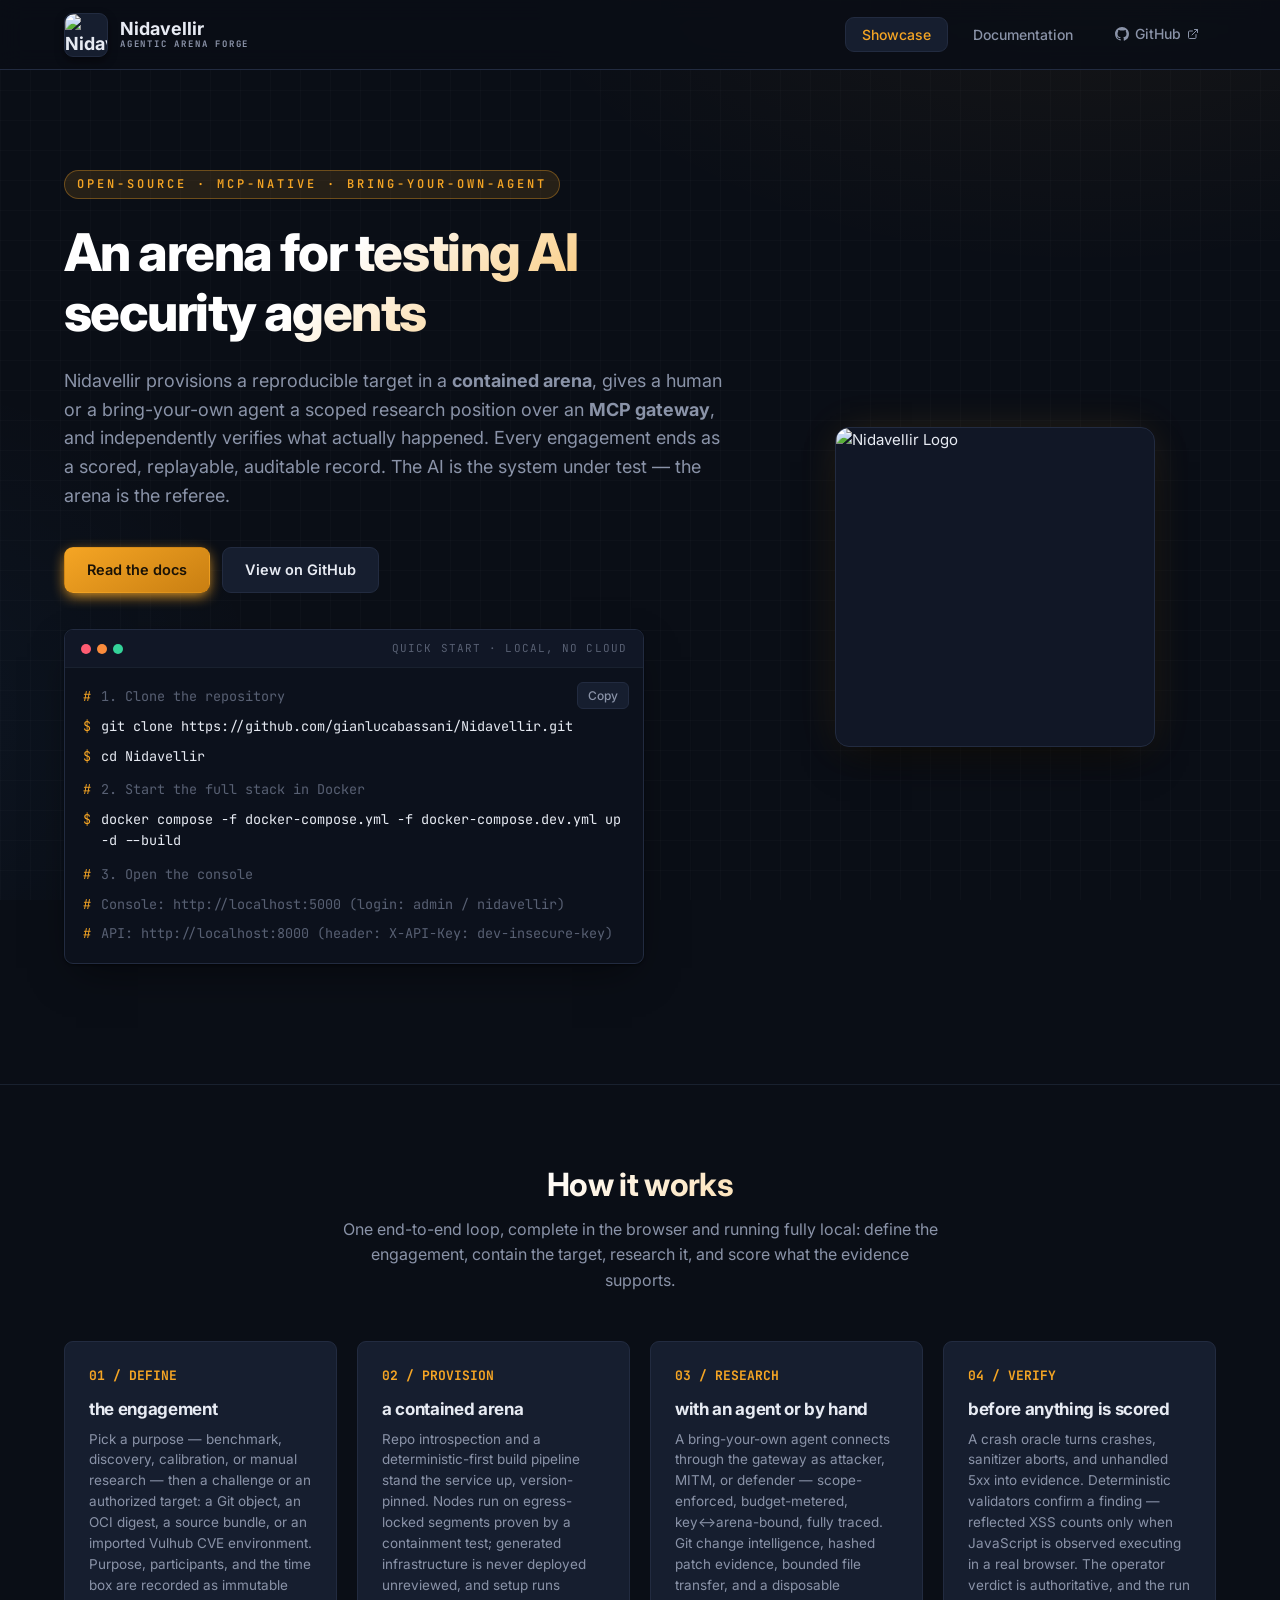
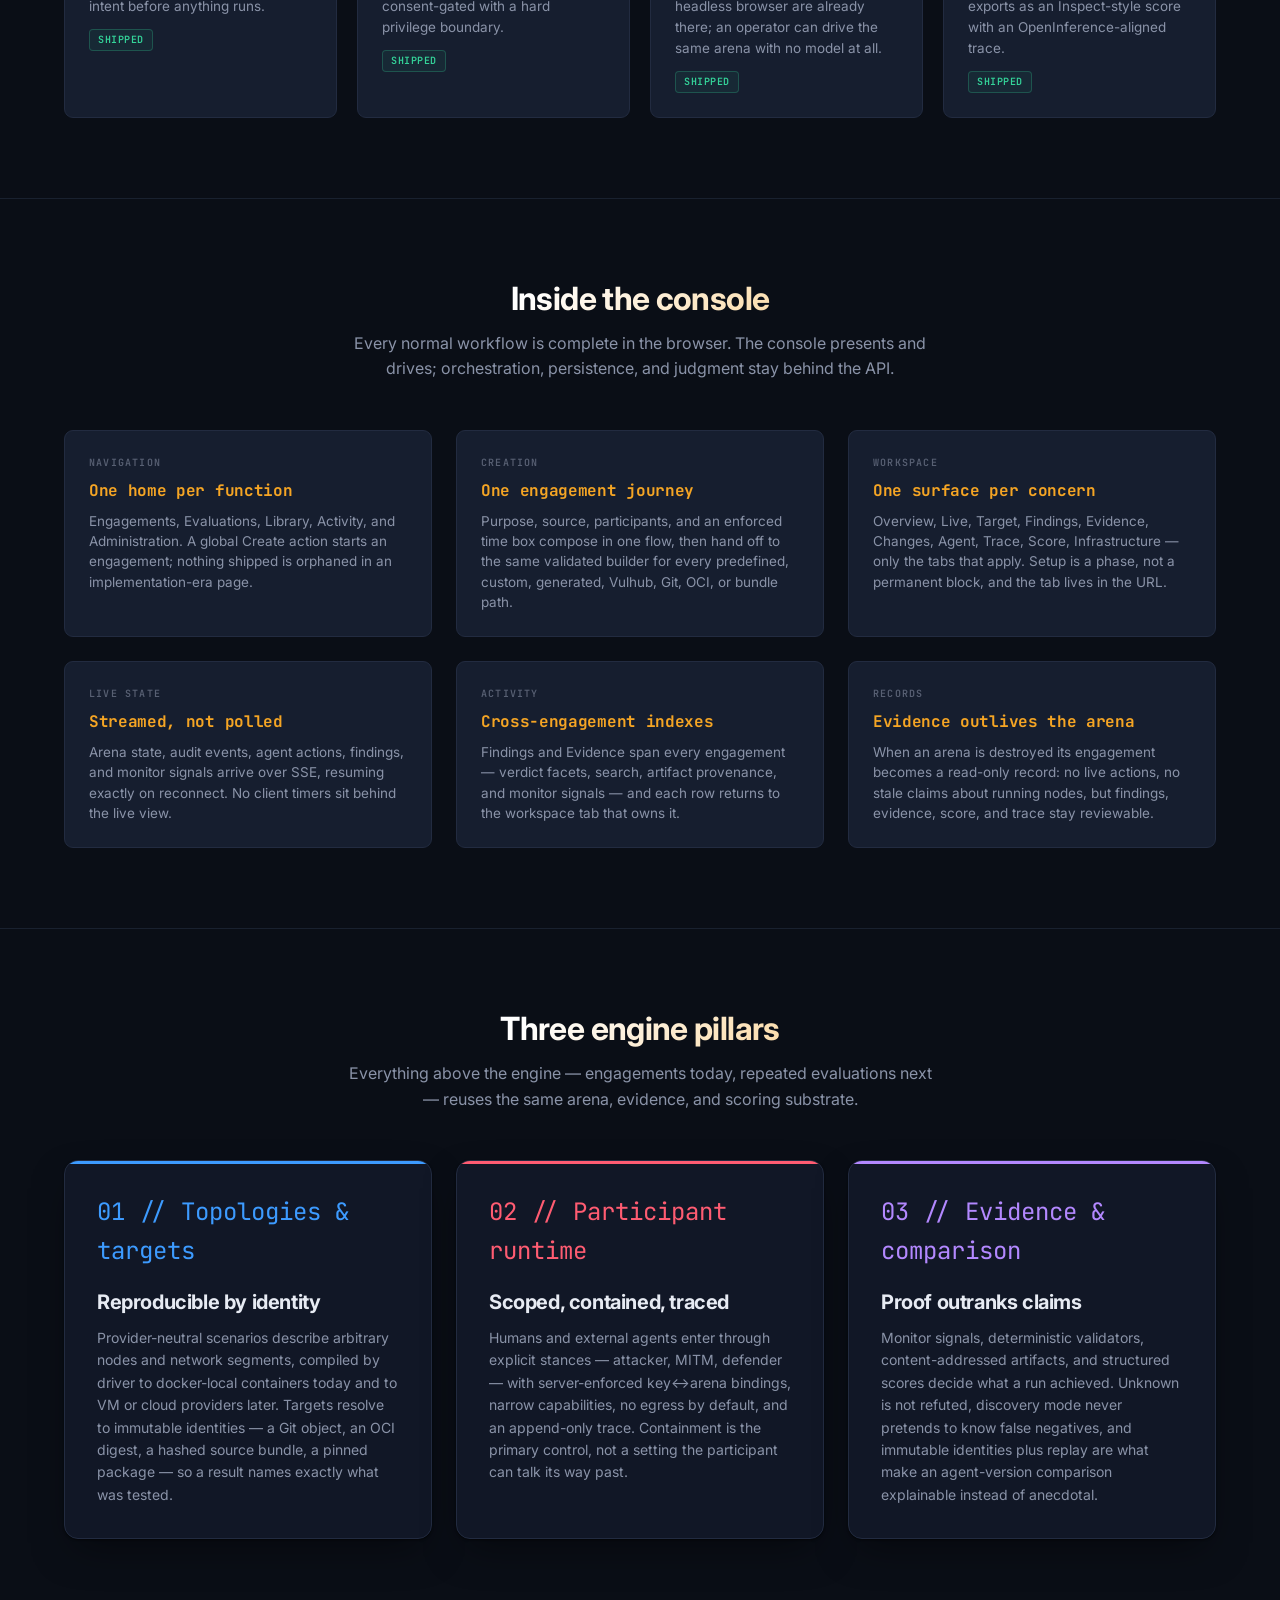
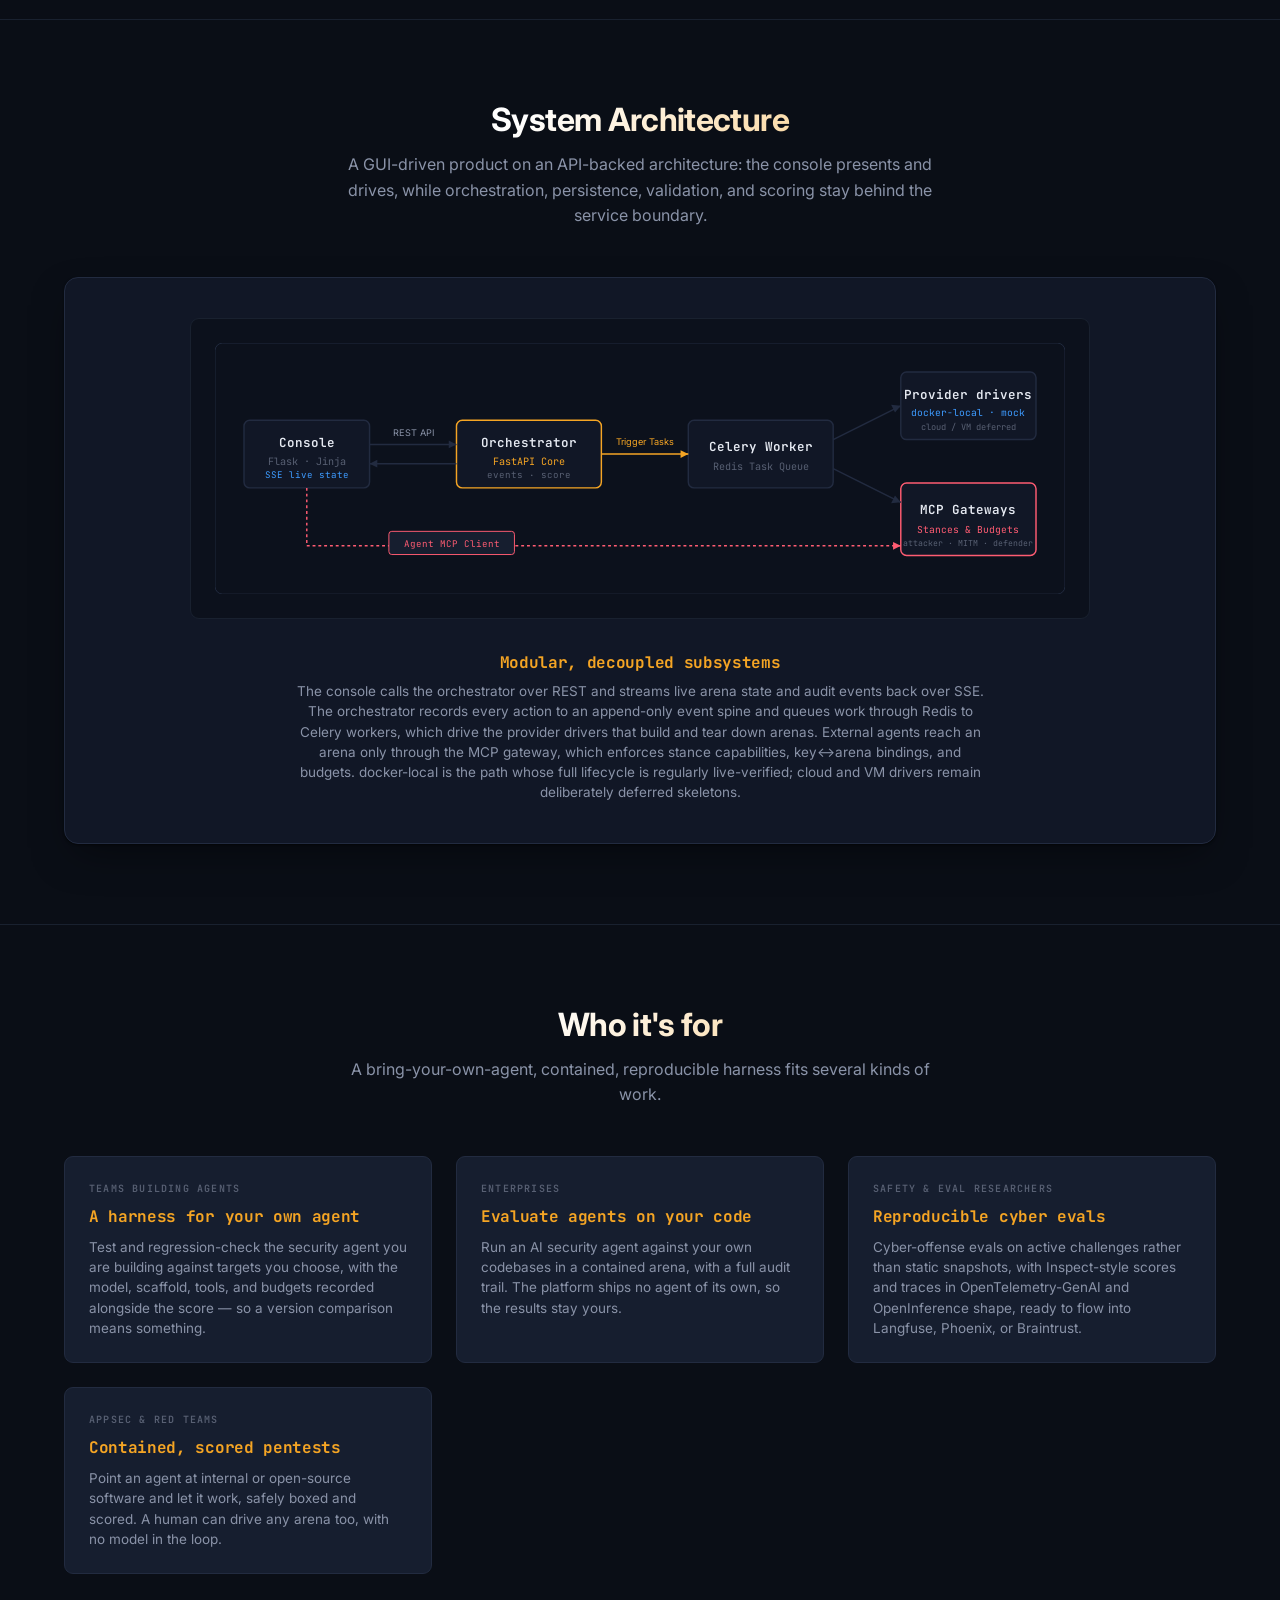
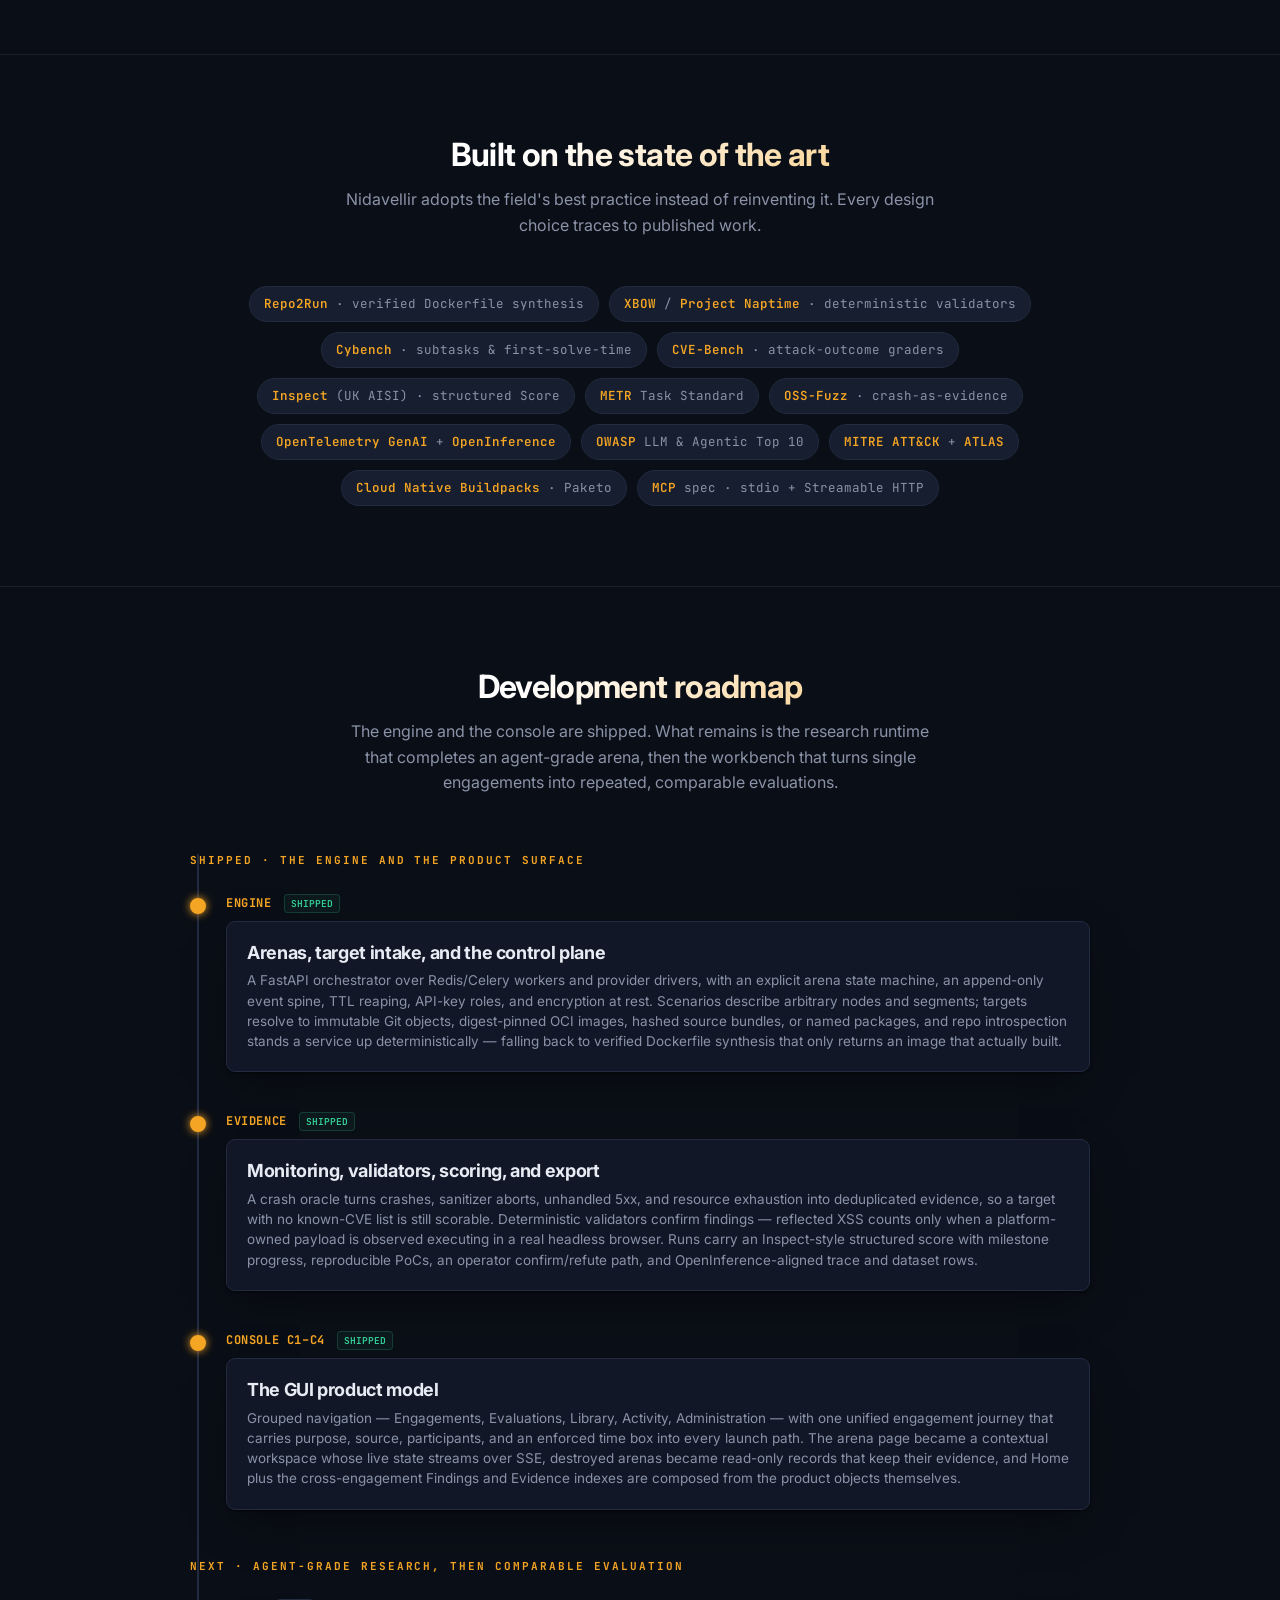
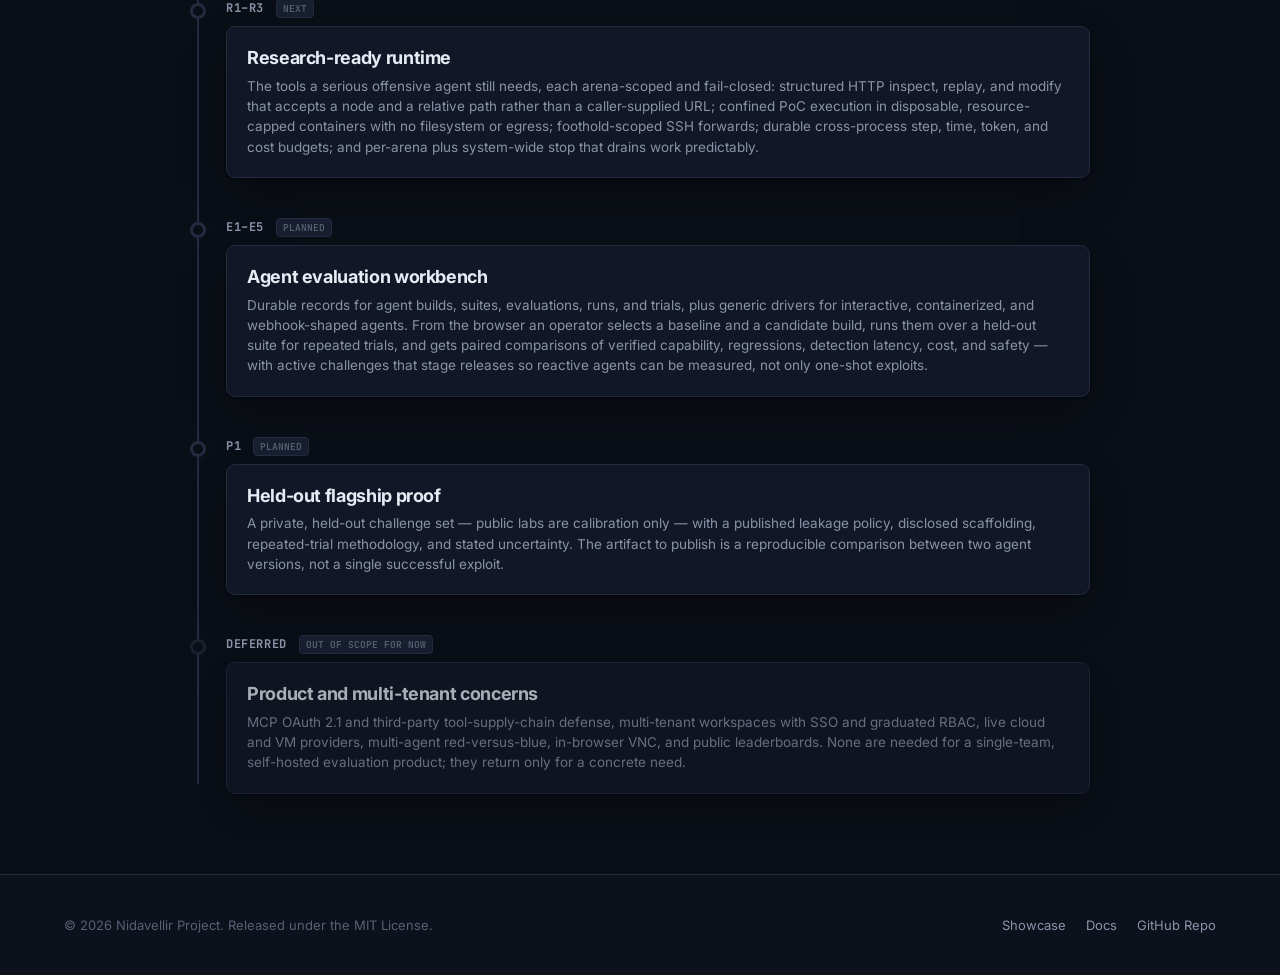
==== docs/index.html @ 48301a62 "simplify project documentation, remove gallery assets, and update core mission messaging" ====
<!DOCTYPE html>
<html lang="en">
<head>
  <meta charset="UTF-8">
  <meta name="viewport" content="width=device-width, initial-scale=1.0">
  <title>Nidavellir · Agentic Arena Forge</title>
  
  <!-- Favicon -->
  <link rel="icon" type="image/png" href="assets/anvil_logo.png">
  
  <!-- SEO Meta Tags -->
  <meta name="description" content="The GUI-driven, bring-your-own-agent cyber evaluation arena. Provision a reproducible target, give a human or agent a contained research position, verify the evidence independently, and turn the session into a scored, replayable result.">
  <meta name="keywords" content="cybersecurity, cyber range, AI agent evaluation, agent benchmark, MCP gateway, pentesting, security research, FastAPI, Celery, Docker">

  <!-- Open Graph / Facebook Link Previews -->
  <meta property="og:type" content="website">
  <meta property="og:url" content="https://gianlucabassani.github.io/Nidavellir/">
  <meta property="og:title" content="Nidavellir · Agentic Arena Forge">
  <meta property="og:description" content="The GUI-driven, bring-your-own-agent cyber evaluation arena. Provision a reproducible target, give a human or agent a contained research position, verify the evidence independently, and turn the session into a scored, replayable result.">
  <meta property="og:image" content="https://gianlucabassani.github.io/Nidavellir/assets/anvil_logo.png">

  <!-- Twitter Link Previews -->
  <meta name="twitter:card" content="summary_large_image">
  <meta name="twitter:url" content="https://gianlucabassani.github.io/Nidavellir/">
  <meta name="twitter:title" content="Nidavellir · Agentic Arena Forge">
  <meta name="twitter:description" content="The GUI-driven, bring-your-own-agent cyber evaluation arena. Provision a reproducible target, give a human or agent a contained research position, verify the evidence independently, and turn the session into a scored, replayable result.">
  <meta name="twitter:image" content="https://gianlucabassani.github.io/Nidavellir/assets/anvil_logo.png">
  
  <!-- Web Fonts -->
  <link rel="preconnect" href="https://fonts.googleapis.com">
  <link rel="preconnect" href="https://fonts.gstatic.com" crossorigin>
  <link href="https://fonts.googleapis.com/css2?family=Inter:wght@400;500;600;700&family=JetBrains+Mono:wght@400;500;600;700&display=swap" rel="stylesheet">
  
  <!-- Markdown Parser & Highlighter via CDN -->
  <script src="https://cdn.jsdelivr.net/npm/marked/marked.min.js"></script>
  <link href="https://cdn.jsdelivr.net/npm/prismjs@1.29.0/themes/prism-tomorrow.min.css" rel="stylesheet" />
  <script src="https://cdn.jsdelivr.net/npm/prismjs@1.29.0/components/prism-core.min.js"></script>
  <script src="https://cdn.jsdelivr.net/npm/prismjs@1.29.0/plugins/autoloader/prism-autoloader.min.js"></script>
  
  <style>
    /* Design Tokens from Nidavellir Console */
    :root {
      --ground: #0A0E16;
      --ground-2: #0C111C;
      --surface: #111726;
      --surface-2: #161E2F;
      --surface-3: #1C2538;
      --line: #222B40;
      --line-soft: #19212F;
      --border-strong: #2A3450;
      --text: #E7EBF3;
      --muted: #8A93A8;
      --faint: #586073;
      --accent: #F5A524;
      --accent-deep: #C97F12;
      --accent-soft: rgba(245, 165, 36, 0.12);
      --accent-line: rgba(245, 165, 36, 0.34);
      --attacker: #FF5C72;
      --defender: #3D9BFF;
      --mitm: #B388FF;
      --ok: #34D399;
      --warn: #FB8C3C;
      --danger: #FF5C72;
      --info: #3D9BFF;
      
      --radius: 14px;
      --radius-sm: 9px;
      --font: 'Inter', ui-sans-serif, system-ui, -apple-system, sans-serif;
      --mono: 'JetBrains Mono', ui-monospace, monospace;
      --shadow: 0 1px 2px rgba(0,0,0,.5), 0 16px 40px -12px rgba(0,0,0,.5);
    }

    * {
      box-sizing: border-box;
      margin: 0;
      padding: 0;
    }

    html {
      scroll-behavior: smooth;
      -webkit-text-size-adjust: 100%;
    }

    body {
      background-color: var(--ground);
      color: var(--text);
      font-family: var(--font);
      font-size: 15px;
      line-height: 1.6;
      -webkit-font-smoothing: antialiased;
      overflow-x: hidden;
      
      /* Glowing background gradients matching console */
      background-image: 
        radial-gradient(1000px 600px at 85% -10%, rgba(245,165,36,.06), transparent 60%),
        radial-gradient(800px 700px at -10% 80%, rgba(61,155,255,.05), transparent 50%),
        linear-gradient(rgba(255,255,255,0.015) 1px, transparent 1px),
        linear-gradient(90deg, rgba(255,255,255,0.015) 1px, transparent 1px);
      background-size: 100% 100%, 100% 100%, 30px 30px, 30px 30px;
      background-attachment: fixed;
    }

    a {
      color: var(--accent);
      text-decoration: none;
      transition: color 0.15s ease;
    }
    a:hover {
      color: var(--accent-deep);
    }

    h1, h2, h3, h4, h5, h6 {
      font-weight: 700;
      letter-spacing: -0.02em;
      color: var(--text);
      line-height: 1.25;
    }

    code, pre {
      font-family: var(--mono);
    }

    /* Scrollbar Styling */
    ::-webkit-scrollbar {
      width: 8px;
      height: 8px;
    }
    ::-webkit-scrollbar-track {
      background: var(--ground);
    }
    ::-webkit-scrollbar-thumb {
      background: var(--surface-3);
      border-radius: 4px;
    }
    ::-webkit-scrollbar-thumb:hover {
      background: var(--line);
    }

    /* Layout Container */
    .container {
      max-width: 1200px;
      margin: 0 auto;
      padding: 0 24px;
    }

    /* Fixed Header */
    header {
      position: fixed;
      top: 0;
      left: 0;
      width: 100%;
      height: 70px;
      z-index: 100;
      background: rgba(10, 14, 22, 0.85);
      backdrop-filter: blur(12px);
      border-bottom: 1px solid var(--line);
      display: flex;
      align-items: center;
      transition: background 0.2s ease;
    }
    header.scrolled {
      background: rgba(8, 12, 18, 0.96);
      box-shadow: var(--shadow);
    }

    header .nav-container {
      display: flex;
      align-items: center;
      justify-content: space-between;
      width: 100%;
      height: 100%;
    }

    .brand {
      display: flex;
      align-items: center;
      gap: 12px;
      font-size: 18px;
      font-weight: 700;
      cursor: pointer;
    }
    .brand .logo-mark {
      width: 44px;
      height: 44px;
      border-radius: var(--radius-sm);
      border: 1px solid var(--line);
      box-shadow: 0 4px 10px rgba(0,0,0,0.4);
      display: grid;
      place-items: center;
      overflow: hidden;
      background: var(--surface-2);
    }
    .brand .wordmark {
      display: flex;
      flex-direction: column;
      line-height: 1.1;
    }
    .brand .wordmark small {
      font-family: var(--mono);
      font-size: 9px;
      letter-spacing: 0.2em;
      text-transform: uppercase;
      color: var(--muted);
      margin-top: 1px;
    }

    .nav-links {
      display: flex;
      align-items: center;
      gap: 8px;
    }

    .nav-btn {
      background: transparent;
      border: 1px solid transparent;
      color: var(--muted);
      font-family: var(--font);
      font-size: 14px;
      font-weight: 500;
      padding: 8px 16px;
      border-radius: var(--radius-sm);
      cursor: pointer;
      transition: all 0.15s ease;
      display: flex;
      align-items: center;
      gap: 6px;
    }
    .nav-btn:hover {
      color: var(--text);
      background: var(--surface);
    }
    .nav-btn.active {
      color: var(--accent);
      background: var(--surface-2);
      border-color: var(--line);
    }

    /* Sections */
    main {
      padding-top: 70px;
      min-height: 100vh;
    }

    .view-section {
      display: none;
    }
    .view-section.active {
      display: block;
    }

    /* --- PRODUCT SHOWCASE VIEW --- */
    
    /* Hero Split Layout */
    .hero {
      position: relative;
      padding: 100px 0 80px 0;
    }
    .hero-split {
      display: flex;
      align-items: center;
      justify-content: space-between;
      gap: 48px;
    }
    .hero-left {
      flex: 1.2;
      text-align: left;
    }
    .hero-right {
      flex: 0.8;
      display: flex;
      justify-content: center;
      align-items: center;
    }
    .hero-logo-card {
      width: 320px;
      height: 320px;
      border-radius: var(--radius);
      background: var(--surface);
      border: 1px solid var(--line);
      box-shadow: 0 20px 40px -15px rgba(0, 0, 0, 0.8), 0 0 40px -5px rgba(245, 165, 36, 0.15);
      overflow: hidden;
      display: flex;
      align-items: center;
      justify-content: center;
      transition: all 0.3s cubic-bezier(0.2, 0.8, 0.2, 1);
    }
    .hero-logo-card:hover {
      border-color: var(--accent);
      box-shadow: 0 24px 50px -10px rgba(0, 0, 0, 0.9), 0 0 50px -2px rgba(245, 165, 36, 0.25);
      transform: translateY(-4px);
    }
    .hero-logo-card img {
      width: 100%;
      height: 100%;
      object-fit: cover;
      display: block;
    }
    @media (max-width: 900px) {
      .hero-split {
        flex-direction: column;
        text-align: center;
        gap: 32px;
      }
      .hero-left {
        text-align: center;
      }
      .hero-logo-card {
        width: 240px;
        height: 240px;
      }
      .shell-container {
        margin: 0 auto 40px auto !important;
      }
    }
    .hero-eyebrow {
      font-family: var(--mono);
      font-size: 12px;
      font-weight: 600;
      color: var(--accent);
      text-transform: uppercase;
      letter-spacing: 0.25em;
      margin-bottom: 24px;
      display: inline-block;
      padding: 4px 12px;
      background: var(--accent-soft);
      border: 1px solid var(--accent-line);
      border-radius: 20px;
    }
    .hero h1 {
      font-size: 52px;
      font-weight: 800;
      letter-spacing: -0.03em;
      line-height: 1.15;
      margin-bottom: 24px;
      background: linear-gradient(135deg, #ffffff 40%, var(--accent) 100%);
      -webkit-background-clip: text;
      -webkit-text-fill-color: transparent;
    }
    .hero-desc {
      font-size: 18px;
      color: var(--muted);
      margin-bottom: 36px;
      line-height: 1.6;
    }

    /* Shell terminal */
    .shell-container {
      max-width: 580px;
      margin: 0 0 40px 0;
      background: var(--ground-2);
      border: 1px solid var(--line);
      border-radius: var(--radius-sm);
      overflow: hidden;
      box-shadow: var(--shadow);
      text-align: left;
      transition: border-color 0.2s, box-shadow 0.2s;
    }
    .shell-container:hover {
      border-color: var(--accent-line);
      box-shadow: 0 4px 20px -5px rgba(245, 165, 36, 0.15), var(--shadow);
    }
    .shell-header {
      background: var(--surface);
      padding: 10px 16px;
      border-bottom: 1px solid var(--line-soft);
      display: flex;
      align-items: center;
      justify-content: space-between;
    }
    .shell-dots {
      display: flex;
      gap: 6px;
    }
    .shell-dot {
      width: 10px;
      height: 10px;
      border-radius: 50%;
      background: var(--line);
    }
    .shell-dot:nth-child(1) { background: #FF5C72; }
    .shell-dot:nth-child(2) { background: #FB8C3C; }
    .shell-dot:nth-child(3) { background: #34D399; }
    .shell-title {
      font-family: var(--mono);
      font-size: 11px;
      color: var(--faint);
      text-transform: uppercase;
      letter-spacing: 0.1em;
    }
    .shell-body {
      padding: 18px;
      font-family: var(--mono);
      font-size: 13.5px;
      position: relative;
    }
    .shell-line {
      display: flex;
      align-items: flex-start;
      margin-bottom: 8px;
    }
    .shell-line:last-child {
      margin-bottom: 0;
    }
    .shell-prompt {
      color: var(--accent);
      user-select: none;
      margin-right: 10px;
    }
    .shell-cmd {
      color: var(--text);
      min-width: 0;
      overflow-wrap: anywhere;
    }
    .shell-comment {
      color: var(--faint);
      min-width: 0;
      overflow-wrap: anywhere;
    }
    .shell-btn-copy {
      position: absolute;
      right: 14px;
      top: 14px;
      background: var(--surface-2);
      border: 1px solid var(--line);
      color: var(--muted);
      font-family: var(--font);
      font-size: 12px;
      font-weight: 500;
      padding: 5px 10px;
      border-radius: 6px;
      cursor: pointer;
      transition: all 0.15s ease;
      display: flex;
      align-items: center;
      gap: 5px;
    }
    .shell-btn-copy:hover {
      color: var(--text);
      background: var(--surface-3);
      border-color: var(--border-strong);
    }
    .shell-btn-copy.copied {
      background: rgba(52, 211, 153, 0.1);
      border-color: rgba(52, 211, 153, 0.4);
      color: var(--ok);
    }

    /* Showcase Grid & Screenshot Gallery */
    .showcase-section {
      padding: 80px 0;
      border-top: 1px solid var(--line-soft);
    }
    .section-head {
      margin-bottom: 48px;
      text-align: center;
    }
    .section-head h2 {
      font-size: 32px;
      margin-bottom: 12px;
      background: linear-gradient(135deg, #ffffff 40%, var(--accent) 100%);
      -webkit-background-clip: text;
      -webkit-text-fill-color: transparent;
    }
    .section-head p {
      color: var(--muted);
      max-width: 600px;
      margin: 0 auto;
      font-size: 16px;
    }

    /* Shipped Functionality Grid */
    .features-grid {
      display: grid;
      grid-template-columns: repeat(3, 1fr);
      gap: 24px;
    }
    @media (max-width: 900px) {
      .features-grid {
        grid-template-columns: repeat(2, 1fr);
      }
    }
    @media (max-width: 600px) {
      .features-grid {
        grid-template-columns: 1fr;
      }
    }
    .feature-card {
      background: var(--surface-2);
      border: 1px solid var(--line);
      border-radius: var(--radius-sm);
      padding: 24px;
      transition: all 0.2s ease;
    }
    .feature-card:hover {
      border-color: var(--accent);
      box-shadow: 0 4px 20px -10px rgba(245, 165, 36, 0.2);
      transform: translateY(-2px);
    }
    .feature-card h3 {
      font-size: 16px;
      font-family: var(--mono);
      color: var(--accent);
      margin-bottom: 10px;
      display: flex;
      align-items: center;
      gap: 8px;
    }
    .feature-card p {
      font-size: 13.5px;
      color: var(--muted);
      line-height: 1.5;
    }

    /* Three Pillars */
    .pillars-grid {
      display: grid;
      grid-template-columns: repeat(3, 1fr);
      gap: 24px;
    }
    @media (max-width: 900px) {
      .pillars-grid {
        grid-template-columns: 1fr;
      }
    }
    .pillar-card {
      background: var(--surface);
      border: 1px solid var(--line);
      border-radius: var(--radius);
      padding: 32px;
      box-shadow: var(--shadow);
      position: relative;
      overflow: hidden;
      transition: all 0.25s ease;
    }
    .pillar-card::before {
      content: "";
      position: absolute;
      top: 0;
      left: 0;
      width: 100%;
      height: 3px;
      background: var(--line);
      transition: background 0.25s ease;
    }
    
    .pillar-card:hover {
      transform: translateY(-4px);
      border-color: var(--accent);
    }

    /* Custom glow themes for each pillar card based on stance */
    .pillar-card.attacker::before { background: var(--attacker); }
    .pillar-card.defender::before { background: var(--defender); }
    .pillar-card.mitm::before { background: var(--mitm); }

    .pillar-card.attacker:hover { box-shadow: 0 12px 24px -10px rgba(0,0,0,0.5), 0 0 18px -4px rgba(255, 92, 114, 0.15); }
    .pillar-card.defender:hover { box-shadow: 0 12px 24px -10px rgba(0,0,0,0.5), 0 0 18px -4px rgba(61, 155, 255, 0.15); }
    .pillar-card.mitm:hover { box-shadow: 0 12px 24px -10px rgba(0,0,0,0.5), 0 0 18px -4px rgba(179, 136, 255, 0.15); }

    .pillar-icon {
      font-family: var(--mono);
      font-size: 24px;
      margin-bottom: 20px;
    }
    .pillar-card h3 {
      font-size: 20px;
      margin-bottom: 12px;
    }
    .pillar-card p {
      font-size: 14px;
      color: var(--muted);
      line-height: 1.6;
    }

    /* Roadmap Section */
    .roadmap-timeline {
      position: relative;
      max-width: 900px;
      margin: 40px auto 0 auto;
      padding-left: 36px;
    }
    .roadmap-timeline::before {
      content: "";
      position: absolute;
      left: 7px;
      top: 10px;
      bottom: 10px;
      width: 2px;
      background: var(--line);
    }
    .roadmap-item {
      position: relative;
      margin-bottom: 40px;
    }
    .roadmap-item:last-child {
      margin-bottom: 0;
    }
    .roadmap-badge {
      position: absolute;
      left: -36px;
      top: 4px;
      width: 16px;
      height: 16px;
      border-radius: 50%;
      background: var(--ground);
      border: 3px solid var(--line);
      transition: all 0.2s ease;
    }
    .roadmap-item.complete .roadmap-badge {
      background: var(--accent);
      border-color: var(--accent);
      box-shadow: 0 0 8px var(--accent);
    }
    .roadmap-item.active .roadmap-badge {
      background: var(--defender);
      border-color: var(--defender);
      box-shadow: 0 0 8px var(--defender);
    }
    .roadmap-item.complete:hover .roadmap-badge {
      transform: scale(1.2);
    }
    .roadmap-meta {
      display: flex;
      align-items: center;
      gap: 12px;
      margin-bottom: 8px;
    }
    .roadmap-phase {
      font-family: var(--mono);
      font-size: 12px;
      font-weight: 700;
      color: var(--muted);
      text-transform: uppercase;
      letter-spacing: 0.05em;
    }
    .roadmap-item.active .roadmap-phase {
      color: var(--defender);
    }
    .roadmap-item.complete .roadmap-phase {
      color: var(--accent);
    }
    .roadmap-status {
      font-family: var(--mono);
      font-size: 9.5px;
      font-weight: 600;
      text-transform: uppercase;
      padding: 1px 6px;
      border-radius: 4px;
      border: 1px solid var(--line);
      background: var(--surface-2);
      color: var(--faint);
    }
    .roadmap-item.complete .roadmap-status {
      color: var(--ok);
      border-color: rgba(52, 211, 153, 0.2);
      background: rgba(52, 211, 153, 0.05);
    }
    .roadmap-item.active .roadmap-status {
      color: var(--defender);
      border-color: rgba(61, 155, 255, 0.2);
      background: rgba(61, 155, 255, 0.05);
    }
    .roadmap-content {
      background: var(--surface);
      border: 1px solid var(--line);
      border-radius: var(--radius-sm);
      padding: 20px;
      box-shadow: var(--shadow);
    }
    .roadmap-content h3 {
      font-size: 18px;
      margin-bottom: 6px;
    }
    .roadmap-content p {
      font-size: 13.5px;
      color: var(--muted);
      line-height: 1.5;
    }

    /* Architecture Section */
    .architecture-box {
      background: var(--surface);
      border: 1px solid var(--line);
      border-radius: var(--radius);
      padding: 40px;
      box-shadow: var(--shadow);
      display: flex;
      flex-direction: column;
      align-items: center;
      gap: 24px;
    }
    .arch-svg-container {
      width: 100%;
      max-width: 900px;
      background: var(--ground-2);
      border: 1px solid var(--line-soft);
      border-radius: var(--radius-sm);
      padding: 24px;
      overflow-x: auto;
    }
    .arch-svg-container svg {
      width: 100%;
      min-width: 750px;
      display: block;
    }
    .arch-description {
      text-align: center;
      max-width: 700px;
      margin-top: 10px;
    }
    .arch-description h4 {
      font-size: 16px;
      color: var(--accent);
      font-family: var(--mono);
      margin-bottom: 8px;
    }
    .arch-description p {
      font-size: 13.5px;
      color: var(--muted);
      line-height: 1.5;
    }

    /* Call To Action */
    .cta-section {
      text-align: center;
      padding: 100px 0;
      position: relative;
    }
    .cta-section h2 {
      font-size: 38px;
      margin-bottom: 16px;
      background: linear-gradient(135deg, #ffffff 40%, var(--accent) 100%);
      -webkit-background-clip: text;
      -webkit-text-fill-color: transparent;
    }
    .cta-section p {
      font-size: 16px;
      color: var(--muted);
      max-width: 600px;
      margin: 0 auto 32px auto;
    }
    .cta-btn {
      display: inline-flex;
      align-items: center;
      gap: 8px;
      height: 48px;
      padding: 0 30px;
      border-radius: var(--radius-sm);
      font-size: 15px;
      font-weight: 600;
      cursor: pointer;
      transition: all 0.15s ease;
      background: linear-gradient(150deg, var(--accent), var(--accent-deep));
      border: none;
      color: #1a1206;
      box-shadow: 0 4px 14px -2px var(--accent);
    }
    .cta-btn:hover {
      filter: brightness(1.08);
      transform: translateY(-1px);
      box-shadow: 0 6px 20px -2px var(--accent);
    }
    .cta-btn:active {
      transform: translateY(0);
    }

    /* ===== Showcase components ===== */
    .hero-cta {
      display: flex;
      flex-wrap: wrap;
      gap: 12px;
      margin-bottom: 36px;
    }
    @media (max-width: 900px) { .hero-cta { justify-content: center; } }
    .btn {
      display: inline-flex;
      align-items: center;
      gap: 8px;
      height: 46px;
      padding: 0 22px;
      border-radius: var(--radius-sm);
      font-family: var(--font);
      font-size: 14.5px;
      font-weight: 600;
      cursor: pointer;
      transition: all 0.15s ease;
      border: 1px solid transparent;
      text-decoration: none;
    }
    .btn--primary {
      background: linear-gradient(150deg, var(--accent), var(--accent-deep));
      color: #1a1206;
      box-shadow: 0 4px 14px -2px var(--accent);
    }
    .btn--primary:hover { filter: brightness(1.08); transform: translateY(-1px); color: #1a1206; box-shadow: 0 6px 20px -2px var(--accent); }
    .btn--outline {
      background: var(--surface-2);
      border-color: var(--line);
      color: var(--text);
    }
    .btn--outline:hover { border-color: var(--accent); color: var(--text); background: var(--surface-3); }
    .btn--ghost { background: transparent; color: var(--muted); }
    .btn--ghost:hover { color: var(--text); background: var(--surface); }

    /* Flow steps */
    .flow-grid {
      display: grid;
      grid-template-columns: repeat(4, 1fr);
      gap: 20px;
    }
    @media (max-width: 900px) { .flow-grid { grid-template-columns: repeat(2, 1fr); } }
    @media (max-width: 600px) { .flow-grid { grid-template-columns: 1fr; } }
    .flow-step {
      background: var(--surface-2);
      border: 1px solid var(--line);
      border-radius: var(--radius-sm);
      padding: 24px;
      position: relative;
      transition: all 0.2s ease;
    }
    .flow-step:hover { border-color: var(--accent-line); transform: translateY(-2px); }
    .flow-num {
      font-family: var(--mono);
      font-size: 13px;
      font-weight: 700;
      color: var(--accent);
      display: block;
      margin-bottom: 12px;
    }
    .flow-step h3 { font-size: 17px; margin-bottom: 8px; }
    .flow-step p { font-size: 13.5px; color: var(--muted); line-height: 1.55; }
    .flow-tag {
      display: inline-block;
      margin-top: 12px;
      font-family: var(--mono);
      font-size: 10px;
      font-weight: 600;
      text-transform: uppercase;
      letter-spacing: 0.05em;
      color: var(--defender);
      border: 1px solid rgba(61,155,255,0.25);
      background: rgba(61,155,255,0.06);
      padding: 2px 8px;
      border-radius: 4px;
    }

    /* Card tag label (compare / audience) */
    .card-tag {
      font-family: var(--mono);
      font-size: 10px;
      font-weight: 600;
      text-transform: uppercase;
      letter-spacing: 0.12em;
      color: var(--faint);
      display: block;
      margin-bottom: 10px;
    }

    /* Callout band */
    .callout {
      max-width: 900px;
      margin: 36px auto 0 auto;
      text-align: center;
      background: var(--accent-soft);
      border: 1px solid var(--accent-line);
      border-radius: var(--radius);
      padding: 24px 28px;
      font-size: 16px;
      color: var(--text);
      line-height: 1.6;
    }
    .callout strong { color: var(--accent); }

    /* Chips (state of the art) */
    .chips {
      display: flex;
      flex-wrap: wrap;
      gap: 10px;
      justify-content: center;
      max-width: 880px;
      margin: 0 auto;
    }
    .chip {
      font-family: var(--mono);
      font-size: 12.5px;
      color: var(--muted);
      background: var(--surface-2);
      border: 1px solid var(--line);
      border-radius: 20px;
      padding: 7px 14px;
      transition: all 0.15s ease;
    }
    .chip:hover { border-color: var(--accent-line); color: var(--text); }
    .chip b { color: var(--accent); font-weight: 600; }

    /* Roadmap horizon divider */
    .roadmap-horizon {
      font-family: var(--mono);
      font-size: 11px;
      font-weight: 700;
      text-transform: uppercase;
      letter-spacing: 0.18em;
      color: var(--accent);
      margin: 0 0 24px -36px;
      padding-top: 8px;
    }
    .roadmap-horizon.second { margin-top: 8px; }
    .roadmap-item.deferred .roadmap-badge { background: var(--ground); border-color: var(--line-soft); }
    .roadmap-item.deferred .roadmap-content { opacity: 0.72; }

    /* CTA action row */
    .support-actions {
      display: flex;
      flex-wrap: wrap;
      gap: 12px;
      justify-content: center;
      margin-top: 8px;
    }
    .support-note {
      font-family: var(--mono);
      font-size: 12px;
      color: var(--faint);
      text-align: center;
      margin-top: 22px;
    }

    /* Footer */
    footer {
      border-top: 1px solid var(--line);
      background: var(--ground-2);
      padding: 40px 0;
      font-size: 13px;
      color: var(--faint);
      text-align: center;
    }
    footer .container {
      display: flex;
      justify-content: space-between;
      align-items: center;
      flex-wrap: wrap;
      gap: 16px;
    }
    footer a {
      color: var(--muted);
    }
    footer a:hover {
      color: var(--text);
    }
    .footer-links {
      display: flex;
      gap: 20px;
    }
    @media (max-width: 600px) {
      footer .container {
        flex-direction: column;
        text-align: center;
      }
    }


    /* --- DOCUMENTATION PORTAL VIEW --- */
    
    /* Full-bleed two-column reader: the sidebar hugs the left viewport edge and
       the content column takes the rest. The reading measure is capped and
       centered inside the content column (see .docs-content), so wide screens
       get balanced whitespace without dragging the sidebar off the edge. */
    .docs-layout {
      display: grid;
      grid-template-columns: 260px minmax(0, 1fr);
      min-height: calc(100vh - 70px);
    }
    @media (max-width: 768px) {
      .docs-layout {
        grid-template-columns: 1fr;
      }
    }

    /* Sidebar Navigation */
    .docs-sidebar {
      position: sticky;
      top: 70px;
      height: calc(100vh - 70px);
      border-right: 1px solid var(--line);
      background: var(--ground-2);
      padding: 24px;
      overflow-y: auto;
      display: flex;
      flex-direction: column;
      gap: 20px;
    }
    @media (max-width: 768px) {
      .docs-sidebar {
        position: relative;
        top: 0;
        height: auto;
        border-right: none;
        border-bottom: 1px solid var(--line);
        padding: 16px 24px;
      }
    }

    .docs-section-title {
      font-family: var(--mono);
      font-size: 11px;
      text-transform: uppercase;
      letter-spacing: 0.15em;
      color: var(--faint);
      margin-bottom: 8px;
    }

    .docs-nav-list {
      list-style: none;
      display: flex;
      flex-direction: column;
      gap: 4px;
    }
    @media (max-width: 768px) {
      .docs-nav-list {
        flex-direction: row;
        flex-wrap: wrap;
      }
    }

    .docs-nav-item {
      display: flex;
      align-items: center;
      padding: 8px 12px;
      border-radius: var(--radius-sm);
      color: var(--muted);
      font-size: 13.5px;
      font-weight: 500;
      cursor: pointer;
      transition: all 0.15s ease;
      border: 1px solid transparent;
    }
    .docs-nav-item:hover {
      background: var(--surface);
      color: var(--text);
    }
    .docs-nav-item.active {
      background: var(--surface-2);
      color: var(--accent);
      border-color: var(--line-soft);
      font-weight: 600;
    }

    /* Document Reader Content — a comfortable reading measure (~72ch),
       centered within the content column via auto side-margins. */
    .docs-content {
      width: 100%;
      max-width: 860px;
      margin-inline: auto;
      padding: 52px 48px 96px;
      min-width: 0;
    }
    @media (max-width: 768px) {
      .docs-content {
        padding: 30px 22px 64px;
      }
    }

    /* Markdown Styling in Reader */
    .markdown-body {
      color: var(--text);
      font-size: 15px;
      line-height: 1.7;
      overflow-wrap: break-word;
    }
    .markdown-body > *:first-child {
      margin-top: 0;
    }
    .markdown-body h1 {
      font-size: 32px;
      padding-bottom: 12px;
      border-bottom: 1px solid var(--line);
      margin: 32px 0 20px 0;
    }
    .markdown-body h2 {
      font-size: 22px;
      margin: 36px 0 16px 0;
      padding-bottom: 6px;
      border-bottom: 1px solid var(--line-soft);
    }
    .markdown-body h3 {
      font-size: 18px;
      margin: 28px 0 12px 0;
    }
    .markdown-body p, .markdown-body ul, .markdown-body ol, .markdown-body table {
      margin-bottom: 18px;
    }
    .markdown-body ul, .markdown-body ol {
      padding-left: 24px;
    }
    .markdown-body li {
      margin-bottom: 6px;
    }
    .markdown-body code {
      font-size: 13.5px;
      background: var(--surface-2);
      padding: 2px 6px;
      border-radius: 4px;
      border: 1px solid var(--line-soft);
      color: var(--accent);
    }
    .markdown-body pre code {
      background: transparent;
      padding: 0;
      border: none;
      color: inherit;
    }
    .markdown-body pre {
      background: var(--surface) !important;
      border: 1px solid var(--line);
      border-radius: var(--radius-sm);
      padding: 16px;
      overflow-x: auto;
      margin-bottom: 20px;
      box-shadow: inset 0 2px 8px rgba(0,0,0,0.3);
      position: relative;
    }
    .markdown-body blockquote {
      border-left: 4px solid var(--accent);
      background: var(--surface-2);
      padding: 14px 20px;
      margin-bottom: 20px;
      border-radius: 0 var(--radius-sm) var(--radius-sm) 0;
      color: var(--muted);
    }
    .markdown-body blockquote p {
      margin-bottom: 0;
    }
    
    /* Codeblock Copy Button inside Markdown */
    .code-block-wrapper {
      position: relative;
    }
    .code-copy-btn {
      position: absolute;
      top: 10px;
      right: 10px;
      background: var(--surface-3);
      border: 1px solid var(--line);
      color: var(--muted);
      font-size: 11px;
      padding: 4px 8px;
      border-radius: 4px;
      cursor: pointer;
      opacity: 0;
      transition: all 0.15s ease;
      z-index: 10;
    }
    .code-block-wrapper:hover .code-copy-btn {
      opacity: 1;
    }
    .code-copy-btn:hover {
      color: var(--text);
      background: var(--line);
    }
    .code-copy-btn.copied {
      background: rgba(52, 211, 153, 0.15);
      border-color: rgba(52, 211, 153, 0.4);
      color: var(--ok);
      opacity: 1;
    }

    /* Markdown Tables — scroll horizontally instead of blowing out the measure */
    .markdown-body table {
      display: block;
      max-width: 100%;
      overflow-x: auto;
      border-collapse: collapse;
      margin-bottom: 24px;
      font-size: 14px;
    }
    .markdown-body th, .markdown-body td {
      border: 1px solid var(--line);
      padding: 10px 14px;
      text-align: left;
    }
    .markdown-body th {
      background: var(--surface-2);
      font-weight: 600;
      color: var(--accent);
      font-family: var(--mono);
      font-size: 12px;
      text-transform: uppercase;
      letter-spacing: 0.05em;
    }
    .markdown-body tr:nth-child(even) {
      background: rgba(255,255,255,0.01);
    }

    /* Markdown Loading & Error */
    .docs-status {
      display: flex;
      flex-direction: column;
      align-items: center;
      justify-content: center;
      padding: 80px 0;
      color: var(--muted);
      text-align: center;
    }
    .spinner {
      border: 3px solid var(--surface-2);
      border-top: 3px solid var(--accent);
      border-radius: 50%;
      width: 32px;
      height: 32px;
      animation: spin 1s linear infinite;
      margin-bottom: 16px;
    }
    @keyframes spin {
      0% { transform: rotate(0deg); }
      100% { transform: rotate(360deg); }
    }
    .error-icon {
      font-size: 32px;
      color: var(--danger);
      margin-bottom: 16px;
    }
    
    /* Alerts in custom Markdown parser */
    .markdown-alert {
      padding: 14px 18px;
      margin-bottom: 20px;
      border-left: 4px solid transparent;
      border-radius: 0 var(--radius-sm) var(--radius-sm) 0;
      background: var(--surface-2);
    }
    .markdown-alert-title {
      font-family: var(--mono);
      font-size: 11px;
      font-weight: 700;
      text-transform: uppercase;
      letter-spacing: 0.1em;
      margin-bottom: 6px;
      display: flex;
      align-items: center;
      gap: 6px;
    }
    
    .markdown-alert-note { border-left-color: var(--defender); }
    .markdown-alert-note .markdown-alert-title { color: var(--defender); }
    
    .markdown-alert-tip { border-left-color: var(--ok); }
    .markdown-alert-tip .markdown-alert-title { color: var(--ok); }
    
    .markdown-alert-important { border-left-color: var(--accent); }
    .markdown-alert-important .markdown-alert-title { color: var(--accent); }
    
    .markdown-alert-warning { border-left-color: var(--warn); }
    .markdown-alert-warning .markdown-alert-title { color: var(--warn); }
    
    .markdown-alert-caution { border-left-color: var(--danger); }
    .markdown-alert-caution .markdown-alert-title { color: var(--danger); }

    /* ===== Responsive / mobile refinements ===== */
    .label-short { display: none; }

    @media (max-width: 900px) {
      /* background-attachment: fixed repaints on every scroll frame on mobile
         (and iOS Safari ignores it) — fall back to scroll */
      body { background-attachment: scroll; }
      .hero { padding: 64px 0 64px; }
      .hero h1 { font-size: 42px; }
    }

    @media (max-width: 700px) {
      .container { padding: 0 18px; }
      header { height: 60px; }
      main { padding-top: 60px; }

      /* Compact navbar: smaller logo, no tagline, short labels, icon-only GitHub */
      .brand { gap: 10px; font-size: 16px; }
      .brand .logo-mark { width: 34px; height: 34px; }
      .brand .wordmark small { display: none; }
      .nav-links { gap: 2px; }
      .nav-btn { padding: 7px 10px; font-size: 13px; }
      .label-full { display: none; }
      .label-short { display: inline; }
      .ext-icon { display: none; }

      /* Hero */
      .hero { padding: 44px 0 52px; }
      .hero-split { gap: 28px; }
      .hero h1 { font-size: 31px; margin-bottom: 16px; }
      .hero-desc { font-size: 15.5px; margin-bottom: 28px; }
      .hero-eyebrow { font-size: 10px; letter-spacing: 0.14em; padding: 4px 10px; margin-bottom: 18px; }
      .hero-logo-card { width: 180px; height: 180px; }
      .hero-cta .btn { flex: 1 1 auto; justify-content: center; }

      /* Shell terminal: copy button flows above the commands instead of
         overlapping them */
      .shell-body { padding: 14px; font-size: 12px; }
      .shell-btn-copy { position: static; margin: 0 0 12px auto; }

      /* Section rhythm */
      .showcase-section { padding: 52px 0; }
      .section-head { margin-bottom: 32px; }
      .section-head h2 { font-size: 24px; }
      .section-head p { font-size: 14.5px; }

      .pillar-card { padding: 24px 20px; }
      .architecture-box { padding: 20px 14px; gap: 18px; }
      .arch-svg-container { padding: 12px; }

      .roadmap-timeline { padding-left: 26px; }
      .roadmap-badge { left: -26px; width: 14px; height: 14px; }
      .roadmap-horizon { margin-left: -26px; }
      .roadmap-content { padding: 16px; }

      .callout { padding: 18px 20px; font-size: 14.5px; }

      .cta-section { padding: 64px 0; }
      .cta-section h2 { font-size: 26px; }

      /* Docs reader */
      .docs-content { padding: 26px 18px 56px; }
      .markdown-body { font-size: 14.5px; }
      .markdown-body h1 { font-size: 26px; }
      .markdown-body h2 { font-size: 20px; }
      .markdown-body h3 { font-size: 16.5px; }

      /* Fenced code blocks: wrap instead of forcing a horizontal slide.
         Long unbreakable tokens (URLs, API keys) break mid-string so a code
         example is always fully readable without scrolling sideways. */
      .markdown-body pre {
        padding: 14px 14px;
        font-size: 12px;
        line-height: 1.55;
      }
      .markdown-body pre code {
        white-space: pre-wrap;
        overflow-wrap: anywhere;
        word-break: break-word;
      }
      .markdown-body code { overflow-wrap: anywhere; }
      /* Keep the copy button clear of wrapped first lines */
      .code-copy-btn { opacity: 1; }
    }

    @media (max-width: 360px) {
      .brand .wordmark { display: none; }
      .nav-btn { padding: 6px 8px; font-size: 12.5px; }
    }

    /* Touch devices have no hover: keep copy buttons visible and skip
       the hover-lift transforms so cards don't stick mid-animation */
    @media (hover: none) {
      .code-copy-btn { opacity: 1; }
      .pillar-card:hover, .feature-card:hover,
      .flow-step:hover, .hero-logo-card:hover,
      .cta-btn:hover, .btn--primary:hover { transform: none; }
    }
  </style>
</head>
<body>

  <!-- FIXED NAVBAR -->
  <header id="header">
    <div class="container nav-container">
      <div class="brand" onclick="switchView('showcase')">
        <div class="logo-mark">
          <img src="assets/anvil_logo.png" alt="Nidavellir Logo" style="width: 100%; height: 100%; object-fit: cover; border-radius: inherit; display: block;">
        </div>
        <div class="wordmark">
          <span>Nidavellir</span>
          <small>Agentic Arena Forge</small>
        </div>
      </div>
      <nav class="nav-links">
        <button class="nav-btn active" id="nav-btn-showcase" onclick="switchView('showcase')">Showcase</button>
        <button class="nav-btn" id="nav-btn-docs" onclick="switchView('docs')"><span class="label-full">Documentation</span><span class="label-short">Docs</span></button>
        <a class="nav-btn" href="https://github.com/gianlucabassani/Nidavellir" target="_blank">
          <svg width="14" height="14" viewBox="0 0 16 16" fill="currentColor"><path d="M8 0c4.42 0 8 3.58 8 8a8.013 8.013 0 0 1-5.45 7.59c-.4.08-.55-.17-.55-.38 0-.27.01-1.13.01-2.2 0-.75-.25-1.23-.54-1.48 1.78-.2 3.65-.88 3.65-3.95 0-.88-.31-1.59-.82-2.15.08-.2.36-1.02-.08-2.12 0 0-.67-.22-2.2.82-.64-.18-1.32-.27-2-.27-.68 0-1.36.09-2 .27-1.53-1.03-2.2-.82-2.2-.82-.44 1.1-.16 1.92-.08 2.12-.51.56-.82 1.28-.82 2.15 0 3.06 1.86 3.75 3.64 3.95-.23.2-.44.55-.51 1.07-.46.21-1.61.55-2.33-.66-.15-.24-.6-.83-1.23-.82-.67.01-.27.38.01.53.34.19.73.9.82 1.13.16.45.68 1.35 3.12.88.01.64.01 1.25.01 1.42 0 .21-.15.46-.55.38A7.995 7.995 0 0 1 0 8c0-4.42 3.58-8 8-8Z"/></svg>
          <span class="label-full">GitHub</span>
          <svg class="ext-icon" width="12" height="12" viewBox="0 0 24 24" fill="none" stroke="currentColor" stroke-width="2" stroke-linecap="round" stroke-linejoin="round"><path d="M15 3h6v6M10 14L21 3M18 13v6a2 2 0 0 1-2 2H5a2 2 0 0 1-2-2V8a2 2 0 0 1 2-2h6"/></svg>
        </a>
      </nav>
    </div>
  </header>

  <main>
    
    <!-- ==================== PRODUCT SHOWCASE VIEW ==================== -->
    <div id="view-showcase" class="view-section active">
      
      <!-- HERO SECTION -->
      <section class="hero">
        <div class="container hero-split">
          <div class="hero-left">
            <span class="hero-eyebrow">Open-source · MCP-native · Bring-your-own-agent</span>
            <h1>An arena for testing AI security agents</h1>
            <p class="hero-desc">
              Nidavellir provisions a reproducible target in a <strong>contained arena</strong>, gives a
              human or a bring-your-own agent a scoped research position over an <strong>MCP gateway</strong>,
              and independently verifies what actually happened. Every engagement ends as a scored,
              replayable, auditable record. The AI is the system under test — the arena is the referee.
            </p>

            <div class="hero-cta">
              <button class="btn btn--primary" onclick="switchView('docs')">Read the docs</button>
              <a class="btn btn--outline" href="https://github.com/gianlucabassani/Nidavellir" target="_blank">View on GitHub</a>
            </div>

            <!-- Copyable Command Widget -->
            <div class="shell-container">
              <div class="shell-header">
                <div class="shell-dots">
                  <div class="shell-dot"></div>
                  <div class="shell-dot"></div>
                  <div class="shell-dot"></div>
                </div>
                <div class="shell-title">Quick Start · local, no cloud</div>
              </div>
              <div class="shell-body">
                <button class="shell-btn-copy" id="shell-copy" onclick="copyQuickStart()">
                  <span id="copy-text">Copy</span>
                </button>
                <div class="shell-line">
                  <span class="shell-prompt">#</span>
                  <span class="shell-comment">1. Clone the repository</span>
                </div>
                <div class="shell-line">
                  <span class="shell-prompt">$</span>
                  <span class="shell-cmd">git clone https://github.com/gianlucabassani/Nidavellir.git</span>
                </div>
                <div class="shell-line">
                  <span class="shell-prompt">$</span>
                  <span class="shell-cmd">cd Nidavellir</span>
                </div>
                <div class="shell-line" style="margin-top:12px;">
                  <span class="shell-prompt">#</span>
                  <span class="shell-comment">2. Start the full stack in Docker</span>
                </div>
                <div class="shell-line">
                  <span class="shell-prompt">$</span>
                  <span class="shell-cmd">docker compose -f docker-compose.yml -f docker-compose.dev.yml up -d --build</span>
                </div>
                <div class="shell-line" style="margin-top:12px;">
                  <span class="shell-prompt">#</span>
                  <span class="shell-comment">3. Open the console</span>
                </div>
                <div class="shell-line">
                  <span class="shell-prompt">#</span>
                  <span class="shell-comment">Console: http://localhost:5000 (login: admin / nidavellir)</span>
                </div>
                <div class="shell-line">
                  <span class="shell-prompt">#</span>
                  <span class="shell-comment">API: http://localhost:8000 (header: X-API-Key: dev-insecure-key)</span>
                </div>
              </div>
            </div>
          </div>
          
          <div class="hero-right">
            <div class="hero-logo-card">
              <img src="assets/anvil_logo.png" alt="Nidavellir Logo">
            </div>
          </div>
        </div>
      </section>

      <!-- HOW IT WORKS -->
      <section class="showcase-section" id="how">
        <div class="container">
          <div class="section-head">
            <h2>How it works</h2>
            <p>One end-to-end loop, complete in the browser and running fully local: define the engagement, contain the target, research it, and score what the evidence supports.</p>
          </div>

          <div class="flow-grid">
            <div class="flow-step">
              <span class="flow-num">01 / DEFINE</span>
              <h3>the engagement</h3>
              <p>Pick a purpose — benchmark, discovery, calibration, or manual research — then a challenge or an authorized target: a Git object, an OCI digest, a source bundle, or an imported Vulhub CVE environment. Purpose, participants, and the time box are recorded as immutable intent before anything runs.</p>
              <span class="flow-tag" style="color:var(--ok);border-color:rgba(52,211,153,.25);background:rgba(52,211,153,.06);">Shipped</span>
            </div>
            <div class="flow-step">
              <span class="flow-num">02 / PROVISION</span>
              <h3>a contained arena</h3>
              <p>Repo introspection and a deterministic-first build pipeline stand the service up, version-pinned. Nodes run on egress-locked segments proven by a containment test; generated infrastructure is never deployed unreviewed, and setup runs consent-gated with a hard privilege boundary.</p>
              <span class="flow-tag" style="color:var(--ok);border-color:rgba(52,211,153,.25);background:rgba(52,211,153,.06);">Shipped</span>
            </div>
            <div class="flow-step">
              <span class="flow-num">03 / RESEARCH</span>
              <h3>with an agent or by hand</h3>
              <p>A bring-your-own agent connects through the gateway as attacker, MITM, or defender — scope-enforced, budget-metered, key&#8596;arena-bound, fully traced. Git change intelligence, hashed patch evidence, bounded file transfer, and a disposable headless browser are already there; an operator can drive the same arena with no model at all.</p>
              <span class="flow-tag" style="color:var(--ok);border-color:rgba(52,211,153,.25);background:rgba(52,211,153,.06);">Shipped</span>
            </div>
            <div class="flow-step">
              <span class="flow-num">04 / VERIFY</span>
              <h3>before anything is scored</h3>
              <p>A crash oracle turns crashes, sanitizer aborts, and unhandled 5xx into evidence. Deterministic validators confirm a finding — reflected XSS counts only when JavaScript is observed executing in a real browser. The operator verdict is authoritative, and the run exports as an Inspect-style score with an OpenInference-aligned trace.</p>
              <span class="flow-tag" style="color:var(--ok);border-color:rgba(52,211,153,.25);background:rgba(52,211,153,.06);">Shipped</span>
            </div>
          </div>
        </div>
      </section>

      <!-- INSIDE THE CONSOLE -->
      <section class="showcase-section" id="console">
        <div class="container">
          <div class="section-head">
            <h2>Inside the console</h2>
            <p>Every normal workflow is complete in the browser. The console presents and drives; orchestration, persistence, and judgment stay behind the API.</p>
          </div>

          <div class="features-grid">
            <div class="feature-card">
              <span class="card-tag">Navigation</span>
              <h3>One home per function</h3>
              <p>Engagements, Evaluations, Library, Activity, and Administration. A global Create action starts an engagement; nothing shipped is orphaned in an implementation-era page.</p>
            </div>
            <div class="feature-card">
              <span class="card-tag">Creation</span>
              <h3>One engagement journey</h3>
              <p>Purpose, source, participants, and an enforced time box compose in one flow, then hand off to the same validated builder for every predefined, custom, generated, Vulhub, Git, OCI, or bundle path.</p>
            </div>
            <div class="feature-card">
              <span class="card-tag">Workspace</span>
              <h3>One surface per concern</h3>
              <p>Overview, Live, Target, Findings, Evidence, Changes, Agent, Trace, Score, Infrastructure — only the tabs that apply. Setup is a phase, not a permanent block, and the tab lives in the URL.</p>
            </div>
            <div class="feature-card">
              <span class="card-tag">Live state</span>
              <h3>Streamed, not polled</h3>
              <p>Arena state, audit events, agent actions, findings, and monitor signals arrive over SSE, resuming exactly on reconnect. No client timers sit behind the live view.</p>
            </div>
            <div class="feature-card">
              <span class="card-tag">Activity</span>
              <h3>Cross-engagement indexes</h3>
              <p>Findings and Evidence span every engagement — verdict facets, search, artifact provenance, and monitor signals — and each row returns to the workspace tab that owns it.</p>
            </div>
            <div class="feature-card">
              <span class="card-tag">Records</span>
              <h3>Evidence outlives the arena</h3>
              <p>When an arena is destroyed its engagement becomes a read-only record: no live actions, no stale claims about running nodes, but findings, evidence, score, and trace stay reviewable.</p>
            </div>
          </div>
        </div>
      </section>

      <!-- THREE PILLARS -->
      <section class="showcase-section" id="pillars">
        <div class="container">
          <div class="section-head">
            <h2>Three engine pillars</h2>
            <p>Everything above the engine — engagements today, repeated evaluations next — reuses the same arena, evidence, and scoring substrate.</p>
          </div>

          <div class="pillars-grid">
            <!-- Pillar 1 -->
            <div class="pillar-card defender">
              <div class="pillar-icon" style="color:var(--defender);">01 // Topologies &amp; targets</div>
              <h3>Reproducible by identity</h3>
              <p>
                Provider-neutral scenarios describe arbitrary nodes and network segments, compiled by driver to
                docker-local containers today and to VM or cloud providers later. Targets resolve to immutable
                identities — a Git object, an OCI digest, a hashed source bundle, a pinned package — so a result
                names exactly what was tested.
              </p>
            </div>

            <!-- Pillar 2 -->
            <div class="pillar-card attacker">
              <div class="pillar-icon" style="color:var(--attacker);">02 // Participant runtime</div>
              <h3>Scoped, contained, traced</h3>
              <p>
                Humans and external agents enter through explicit stances — attacker, MITM, defender — with
                server-enforced key&#8596;arena bindings, narrow capabilities, no egress by default, and an
                append-only trace. Containment is the primary control, not a setting the participant can talk
                its way past.
              </p>
            </div>

            <!-- Pillar 3 -->
            <div class="pillar-card mitm">
              <div class="pillar-icon" style="color:var(--mitm);">03 // Evidence &amp; comparison</div>
              <h3>Proof outranks claims</h3>
              <p>
                Monitor signals, deterministic validators, content-addressed artifacts, and structured scores
                decide what a run achieved. Unknown is not refuted, discovery mode never pretends to know false
                negatives, and immutable identities plus replay are what make an agent-version comparison
                explainable instead of anecdotal.
              </p>
            </div>
          </div>
        </div>
      </section>

      <!-- SYSTEM ARCHITECTURE DIAGRAM -->
      <section class="showcase-section" id="architecture">
        <div class="container">
          <div class="section-head">
            <h2>System Architecture</h2>
            <p>A GUI-driven product on an API-backed architecture: the console presents and drives, while orchestration, persistence, validation, and scoring stay behind the service boundary.</p>
          </div>
          
          <div class="architecture-box">
            <div class="arch-svg-container">
              <svg viewBox="0 0 880 260" fill="none" xmlns="http://www.w3.org/2000/svg">
                <!-- Grids & Borders -->
                <rect width="880" height="260" rx="8" fill="#0C111C" stroke="#222B40" stroke-width="1"/>
                
                <!-- Nodes -->
                <!-- Console -->
                <rect x="30" y="80" width="130" height="70" rx="6" fill="#111726" stroke="#222B40" stroke-width="1.5"/>
                <text x="95" y="108" fill="#E7EBF3" font-family="var(--mono)" font-size="13" font-weight="600" text-anchor="middle">Console</text>
                <text x="95" y="126" fill="#586073" font-family="var(--mono)" font-size="10.5" text-anchor="middle">Flask · Jinja</text>
                <text x="95" y="140" fill="#3D9BFF" font-family="var(--mono)" font-size="9.5" text-anchor="middle">SSE live state</text>
                
                <!-- Orchestrator -->
                <rect x="250" y="80" width="150" height="70" rx="6" fill="#111726" stroke="#F5A524" stroke-width="1.5"/>
                <text x="325" y="108" fill="#E7EBF3" font-family="var(--mono)" font-size="13" font-weight="600" text-anchor="middle">Orchestrator</text>
                <text x="325" y="126" fill="#F5A524" font-family="var(--mono)" font-size="10.5" text-anchor="middle">FastAPI Core</text>
                <text x="325" y="140" fill="#586073" font-family="var(--mono)" font-size="9.5" text-anchor="middle">events · score</text>
                
                <!-- Celery Worker -->
                <rect x="490" y="80" width="150" height="70" rx="6" fill="#111726" stroke="#222B40" stroke-width="1.5"/>
                <text x="565" y="112" fill="#E7EBF3" font-family="var(--mono)" font-size="13" font-weight="600" text-anchor="middle">Celery Worker</text>
                <text x="565" y="132" fill="#586073" font-family="var(--mono)" font-size="10.5" text-anchor="middle">Redis Task Queue</text>

                <!-- Providers -->
                <rect x="710" y="30" width="140" height="70" rx="6" fill="#111726" stroke="#222B40" stroke-width="1.5"/>
                <text x="780" y="58" fill="#E7EBF3" font-family="var(--mono)" font-size="13" font-weight="600" text-anchor="middle">Provider drivers</text>
                <text x="780" y="76" fill="#3D9BFF" font-family="var(--mono)" font-size="10" text-anchor="middle">docker-local · mock</text>
                <text x="780" y="90" fill="#586073" font-family="var(--mono)" font-size="9" text-anchor="middle">cloud / VM deferred</text>

                <!-- MCP Gateways -->
                <rect x="710" y="145" width="140" height="75" rx="6" fill="#111726" stroke="#FF5C72" stroke-width="1.5"/>
                <text x="780" y="177" fill="#E7EBF3" font-family="var(--mono)" font-size="13" font-weight="600" text-anchor="middle">MCP Gateways</text>
                <text x="780" y="197" fill="#FF5C72" font-family="var(--mono)" font-size="10" text-anchor="middle">Stances & Budgets</text>
                <text x="780" y="210" fill="#586073" font-family="var(--mono)" font-size="8.5" text-anchor="middle">attacker · MITM · defender</text>
                
                <!-- Flows (Arrows) -->
                <!-- Console <-> Orchestrator -->
                <path d="M 160 105 L 250 105" stroke="#222B40" stroke-width="1.5"/>
                <polygon points="250,105 242,101 242,109" fill="#222B40"/>
                <path d="M 250 125 L 160 125" stroke="#222B40" stroke-width="1.5"/>
                <polygon points="160,125 168,129 168,121" fill="#222B40"/>
                <text x="205" y="96" fill="#8A93A8" font-family="var(--font)" font-size="9.5" text-anchor="middle">REST API</text>
                
                <!-- Orchestrator -> Worker -->
                <path d="M 400 115 L 490 115" stroke="#F5A524" stroke-width="1.5"/>
                <polygon points="490,115 482,111 482,119" fill="#F5A524"/>
                <text x="445" y="106" fill="#F5A524" font-family="var(--font)" font-size="9.5" text-anchor="middle">Trigger Tasks</text>
                
                <!-- Worker -> Providers -->
                <path d="M 640 100 L 710 65" stroke="#222B40" stroke-width="1.5"/>
                <polygon points="710,65 700,64 704,72" fill="#222B40"/>
                
                <!-- Worker -> MCP -->
                <path d="M 640 130 L 710 165" stroke="#222B40" stroke-width="1.5"/>
                <polygon points="710,165 704,158 700,166" fill="#222B40"/>
                
                <!-- Agent Box overlay link -->
                <path d="M 95 150 L 95 210 L 710 210" stroke="#FF5C72" stroke-width="1.5" stroke-dasharray="3 3"/>
                <polygon points="710,210 702,206 702,214" fill="#FF5C72"/>
                <rect x="180" y="195" width="130" height="24" rx="3" fill="#161E2F" stroke="#FF5C72" stroke-width="1"/>
                <text x="245" y="211" fill="#FF5C72" font-family="var(--mono)" font-size="9.5" text-anchor="middle">Agent MCP Client</text>
              </svg>
            </div>
            
            <div class="arch-description">
              <h4>Modular, decoupled subsystems</h4>
              <p>
                The console calls the orchestrator over REST and streams live arena state and audit events back over SSE.
                The orchestrator records every action to an append-only event spine and queues work through Redis to Celery
                workers, which drive the provider drivers that build and tear down arenas. External agents reach an arena
                only through the MCP gateway, which enforces stance capabilities, key&#8596;arena bindings, and budgets.
                docker-local is the path whose full lifecycle is regularly live-verified; cloud and VM drivers remain
                deliberately deferred skeletons.
              </p>
            </div>
          </div>
        </div>
      </section>

      <!-- WHO IT'S FOR -->
      <section class="showcase-section" id="audience">
        <div class="container">
          <div class="section-head">
            <h2>Who it's for</h2>
            <p>A bring-your-own-agent, contained, reproducible harness fits several kinds of work.</p>
          </div>

          <div class="features-grid">
            <div class="feature-card">
              <span class="card-tag">Teams building agents</span>
              <h3>A harness for your own agent</h3>
              <p>Test and regression-check the security agent you are building against targets you choose, with the model, scaffold, tools, and budgets recorded alongside the score — so a version comparison means something.</p>
            </div>
            <div class="feature-card">
              <span class="card-tag">Enterprises</span>
              <h3>Evaluate agents on your code</h3>
              <p>Run an AI security agent against your own codebases in a contained arena, with a full audit trail. The platform ships no agent of its own, so the results stay yours.</p>
            </div>
            <div class="feature-card">
              <span class="card-tag">Safety &amp; eval researchers</span>
              <h3>Reproducible cyber evals</h3>
              <p>Cyber-offense evals on active challenges rather than static snapshots, with Inspect-style scores and traces in OpenTelemetry-GenAI and OpenInference shape, ready to flow into Langfuse, Phoenix, or Braintrust.</p>
            </div>
            <div class="feature-card">
              <span class="card-tag">AppSec &amp; red teams</span>
              <h3>Contained, scored pentests</h3>
              <p>Point an agent at internal or open-source software and let it work, safely boxed and scored. A human can drive any arena too, with no model in the loop.</p>
            </div>
          </div>
        </div>
      </section>

      <!-- BUILT ON THE STATE OF THE ART -->
      <section class="showcase-section" id="sota">
        <div class="container">
          <div class="section-head">
            <h2>Built on the state of the art</h2>
            <p>Nidavellir adopts the field's best practice instead of reinventing it. Every design choice traces to published work.</p>
          </div>
          <div class="chips">
            <span class="chip"><b>Repo2Run</b> · verified Dockerfile synthesis</span>
            <span class="chip"><b>XBOW</b> / <b>Project Naptime</b> · deterministic validators</span>
            <span class="chip"><b>Cybench</b> · subtasks &amp; first-solve-time</span>
            <span class="chip"><b>CVE-Bench</b> · attack-outcome graders</span>
            <span class="chip"><b>Inspect</b> (UK AISI) · structured Score</span>
            <span class="chip"><b>METR</b> Task Standard</span>
            <span class="chip"><b>OSS-Fuzz</b> · crash-as-evidence</span>
            <span class="chip"><b>OpenTelemetry GenAI</b> + <b>OpenInference</b></span>
            <span class="chip"><b>OWASP</b> LLM &amp; Agentic Top 10</span>
            <span class="chip"><b>MITRE ATT&amp;CK</b> + <b>ATLAS</b></span>
            <span class="chip"><b>Cloud Native Buildpacks</b> · Paketo</span>
            <span class="chip"><b>MCP</b> spec · stdio + Streamable HTTP</span>
          </div>
        </div>
      </section>

      <!-- SYSTEM ROADMAP -->
      <section class="showcase-section" id="roadmap">
        <div class="container">
          <div class="section-head">
            <h2>Development roadmap</h2>
            <p>The engine and the console are shipped. What remains is the research runtime that completes an agent-grade arena, then the workbench that turns single engagements into repeated, comparable evaluations.</p>
          </div>

          <div class="roadmap-timeline">
            <div class="roadmap-horizon">Shipped · the engine and the product surface</div>

            <div class="roadmap-item complete">
              <div class="roadmap-badge"></div>
              <div class="roadmap-meta">
                <span class="roadmap-phase">Engine</span>
                <span class="roadmap-status">Shipped</span>
              </div>
              <div class="roadmap-content">
                <h3>Arenas, target intake, and the control plane</h3>
                <p>A FastAPI orchestrator over Redis/Celery workers and provider drivers, with an explicit arena state machine, an append-only event spine, TTL reaping, API-key roles, and encryption at rest. Scenarios describe arbitrary nodes and segments; targets resolve to immutable Git objects, digest-pinned OCI images, hashed source bundles, or named packages, and repo introspection stands a service up deterministically — falling back to verified Dockerfile synthesis that only returns an image that actually built.</p>
              </div>
            </div>

            <div class="roadmap-item complete">
              <div class="roadmap-badge"></div>
              <div class="roadmap-meta">
                <span class="roadmap-phase">Evidence</span>
                <span class="roadmap-status">Shipped</span>
              </div>
              <div class="roadmap-content">
                <h3>Monitoring, validators, scoring, and export</h3>
                <p>A crash oracle turns crashes, sanitizer aborts, unhandled 5xx, and resource exhaustion into deduplicated evidence, so a target with no known-CVE list is still scorable. Deterministic validators confirm findings — reflected XSS counts only when a platform-owned payload is observed executing in a real headless browser. Runs carry an Inspect-style structured score with milestone progress, reproducible PoCs, an operator confirm/refute path, and OpenInference-aligned trace and dataset rows.</p>
              </div>
            </div>

            <div class="roadmap-item complete">
              <div class="roadmap-badge"></div>
              <div class="roadmap-meta">
                <span class="roadmap-phase">Console C1–C4</span>
                <span class="roadmap-status">Shipped</span>
              </div>
              <div class="roadmap-content">
                <h3>The GUI product model</h3>
                <p>Grouped navigation — Engagements, Evaluations, Library, Activity, Administration — with one unified engagement journey that carries purpose, source, participants, and an enforced time box into every launch path. The arena page became a contextual workspace whose live state streams over SSE, destroyed arenas became read-only records that keep their evidence, and Home plus the cross-engagement Findings and Evidence indexes are composed from the product objects themselves.</p>
              </div>
            </div>

            <div class="roadmap-horizon second">Next · agent-grade research, then comparable evaluation</div>

            <div class="roadmap-item">
              <div class="roadmap-badge"></div>
              <div class="roadmap-meta">
                <span class="roadmap-phase">R1–R3</span>
                <span class="roadmap-status">Next</span>
              </div>
              <div class="roadmap-content">
                <h3>Research-ready runtime</h3>
                <p>The tools a serious offensive agent still needs, each arena-scoped and fail-closed: structured HTTP inspect, replay, and modify that accepts a node and a relative path rather than a caller-supplied URL; confined PoC execution in disposable, resource-capped containers with no filesystem or egress; foothold-scoped SSH forwards; durable cross-process step, time, token, and cost budgets; and per-arena plus system-wide stop that drains work predictably.</p>
              </div>
            </div>

            <div class="roadmap-item">
              <div class="roadmap-badge"></div>
              <div class="roadmap-meta">
                <span class="roadmap-phase">E1–E5</span>
                <span class="roadmap-status">Planned</span>
              </div>
              <div class="roadmap-content">
                <h3>Agent evaluation workbench</h3>
                <p>Durable records for agent builds, suites, evaluations, runs, and trials, plus generic drivers for interactive, containerized, and webhook-shaped agents. From the browser an operator selects a baseline and a candidate build, runs them over a held-out suite for repeated trials, and gets paired comparisons of verified capability, regressions, detection latency, cost, and safety — with active challenges that stage releases so reactive agents can be measured, not only one-shot exploits.</p>
              </div>
            </div>

            <div class="roadmap-item">
              <div class="roadmap-badge"></div>
              <div class="roadmap-meta">
                <span class="roadmap-phase">P1</span>
                <span class="roadmap-status">Planned</span>
              </div>
              <div class="roadmap-content">
                <h3>Held-out flagship proof</h3>
                <p>A private, held-out challenge set — public labs are calibration only — with a published leakage policy, disclosed scaffolding, repeated-trial methodology, and stated uncertainty. The artifact to publish is a reproducible comparison between two agent versions, not a single successful exploit.</p>
              </div>
            </div>

            <div class="roadmap-item deferred">
              <div class="roadmap-badge"></div>
              <div class="roadmap-meta">
                <span class="roadmap-phase">Deferred</span>
                <span class="roadmap-status">Out of scope for now</span>
              </div>
              <div class="roadmap-content">
                <h3>Product and multi-tenant concerns</h3>
                <p>MCP OAuth 2.1 and third-party tool-supply-chain defense, multi-tenant workspaces with SSO and graduated RBAC, live cloud and VM providers, multi-agent red-versus-blue, in-browser VNC, and public leaderboards. None are needed for a single-team, self-hosted evaluation product; they return only for a concrete need.</p>
              </div>
            </div>
          </div>
        </div>
      </section>

    </div>


    <!-- ==================== DOCUMENTATION PORTAL VIEW ==================== -->
    <div id="view-docs" class="view-section">
      <div class="docs-layout">
        
        <!-- SIDEBAR -->
        <aside class="docs-sidebar">
          <div>
            <div class="docs-section-title">Start here</div>
            <ul class="docs-nav-list">
              <li class="docs-nav-item active" data-doc="OVERVIEW.md" onclick="loadDoc('OVERVIEW.md')">Overview</li>
              <li class="docs-nav-item" data-doc="VISION.md" onclick="loadDoc('VISION.md')">Vision &amp; scope</li>
            </ul>
          </div>
          <div>
            <div class="docs-section-title">Reference</div>
            <ul class="docs-nav-list">
              <li class="docs-nav-item" data-doc="API.md" onclick="loadDoc('API.md')">API Reference</li>
              <li class="docs-nav-item" data-doc="MCP.md" onclick="loadDoc('MCP.md')">Agent Gateway (MCP)</li>
              <li class="docs-nav-item" data-doc="SCENARIOS.md" onclick="loadDoc('SCENARIOS.md')">Authoring Scenarios</li>
              <li class="docs-nav-item" data-doc="OPERATIONS.md" onclick="loadDoc('OPERATIONS.md')">Operations Guide</li>
              <li class="docs-nav-item" data-doc="SECURITY.md" onclick="loadDoc('SECURITY.md')">Security & Control</li>
            </ul>
          </div>
          <div>
            <div class="docs-section-title">Deep dive</div>
            <ul class="docs-nav-list">
              <li class="docs-nav-item" data-doc="INTERNALS.md" onclick="loadDoc('INTERNALS.md')">Internals</li>
              <li class="docs-nav-item" data-doc="ROADMAP.md" onclick="loadDoc('ROADMAP.md')">System Roadmap</li>
            </ul>
          </div>
        </aside>
        
        <!-- CONTENT CANVAS -->
        <section class="docs-content">
          <div id="docs-viewport" class="markdown-body">
            <!-- Loaded dynamically by AJAX -->
            <div class="docs-status">
              <div class="spinner"></div>
              <p>Fetching documentation manifest...</p>
            </div>
          </div>
        </section>

      </div>
    </div>

  </main>

  <!-- FOOTER -->
  <footer>
    <div class="container">
      <p>&copy; 2026 Nidavellir Project. Released under the MIT License.</p>
      <div class="footer-links">
        <a href="#" onclick="switchView('showcase'); return false;">Showcase</a>
        <a href="#" onclick="switchView('docs'); return false;">Docs</a>
        <a href="https://github.com/gianlucabassani/Nidavellir" target="_blank">GitHub Repo</a>
      </div>
    </div>
  </footer>

  <!-- SCRIPTING (VANILLA SPA ENGINE) -->
  <script>
    // Config path routes based on hosted repository context
    const DOCS_BASE_PATH = './'; 
    const FALLBACK_ROADMAP_PATH = '../ROADMAP.md';

    // Copy QuickStart CLI command
    function copyQuickStart() {
      const codeToCopy = `git clone https://github.com/gianlucabassani/Nidavellir.git\ncd Nidavellir\ndocker compose -f docker-compose.yml -f docker-compose.dev.yml up -d --build`;
      navigator.clipboard.writeText(codeToCopy).then(() => {
        const copyBtnText = document.getElementById('copy-text');
        const copyBtn = document.getElementById('shell-copy');
        copyBtnText.innerText = 'Copied!';
        copyBtn.classList.add('copied');
        
        setTimeout(() => {
          copyBtnText.innerText = 'Copy';
          copyBtn.classList.remove('copied');
        }, 2000);
      });
    }

    // Scroll header styling action
    window.addEventListener('scroll', () => {
      const header = document.getElementById('header');
      if (window.scrollY > 20) {
        header.classList.add('scrolled');
      } else {
        header.classList.remove('scrolled');
      }
    });


    // Tab Views Switch (Showcase vs Docs)
    function switchView(viewName) {
      document.querySelectorAll('.view-section').forEach(sec => sec.classList.remove('active'));
      document.querySelectorAll('.nav-btn').forEach(btn => btn.classList.remove('active'));
      
      const targetSec = document.getElementById(`view-${viewName}`);
      const targetBtn = document.getElementById(`nav-btn-${viewName}`);
      
      if (targetSec && targetBtn) {
        targetSec.classList.add('active');
        targetBtn.classList.add('active');
        window.scrollTo(0, 0);
        
        // Update URL hash
        if (viewName === 'showcase') {
          history.pushState(null, '', window.location.pathname + window.location.search);
        } else {
          // Trigger first document load if switching to docs first time
          const activeDocItem = document.querySelector('.docs-nav-item.active');
          if (activeDocItem) {
            const docFile = activeDocItem.getAttribute('data-doc');
            loadDoc(docFile);
          }
        }
      }
    }

    // Highlight current active item in sidebar list
    function highlightSidebarItem(docFile) {
      document.querySelectorAll('.docs-nav-item').forEach(item => {
        if (item.getAttribute('data-doc') === docFile) {
          item.classList.add('active');
        } else {
          item.classList.remove('active');
        }
      });
    }

    // Custom marked options & config
    marked.setOptions({
      gfm: true,
      /* breaks:false — source .md files hard-wrap their lines; honoring those
         newlines as <br> chops paragraphs mid-sentence instead of letting the
         text reflow to the reading measure. */
      breaks: false,
      headerIds: true,
      mangle: false,
      highlight: function(code, lang) {
        // Prism will pick this up on render
        return code;
      }
    });

    // Custom Markdown pre-processor to support GitHub alert blockquotes
    function processAlerts(markdownText) {
      const alertRegex = /> \[!(NOTE|TIP|IMPORTANT|WARNING|CAUTION)\]\n(> .*\n|[^>].*\n)*/gi;
      return markdownText.replace(alertRegex, (match) => {
        const lines = match.split('\n');
        const firstLine = lines[0];
        const typeMatch = firstLine.match(/\[!(NOTE|TIP|IMPORTANT|WARNING|CAUTION)\]/i);
        const type = typeMatch ? typeMatch[1].toUpperCase() : 'NOTE';
        
        // Extract content lines, stripping leading '>' characters
        const contentLines = lines.slice(1).map(l => l.replace(/^>\s?/, '')).join('\n');
        
        let alertIcon = 'ℹ️';
        if (type === 'TIP') alertIcon = '💡';
        if (type === 'IMPORTANT') alertIcon = '⚠️';
        if (type === 'WARNING') alertIcon = '⚠️';
        if (type === 'CAUTION') alertIcon = '🚨';
        
        return `<div class="markdown-alert markdown-alert-${type.toLowerCase()}">
          <div class="markdown-alert-title">${alertIcon} ${type}</div>
          ${marked.parse(contentLines)}
        </div>`;
      });
    }

    // Dynamic Loader for Markdown Files (Ajax Fetcher)
    function loadDoc(docFile) {
      const viewport = document.getElementById('docs-viewport');
      highlightSidebarItem(docFile);
      
      // Update hash routing
      window.location.hash = `docs/${docFile}`;
      
      // Show loading status spinner
      viewport.innerHTML = `
        <div class="docs-status">
          <div class="spinner"></div>
          <p>Fetching ${docFile} from repository...</p>
        </div>
      `;

      let fetchUrl = DOCS_BASE_PATH + docFile;
      
      // Construct fallback Raw GitHub URL
      const githubRawBase = 'https://raw.githubusercontent.com/gianlucabassani/Nidavellir/main/';
      const githubRawUrl = docFile === 'ROADMAP.md' ? (githubRawBase + docFile) : (githubRawBase + 'docs/' + docFile);

      // Handle fallback paths for root files like ROADMAP
      if (docFile === 'ROADMAP.md') {
        // Try local -> Try parent -> Try Raw GitHub Content
        fetchPath(fetchUrl)
          .then(text => renderMarkdown(text, docFile))
          .catch(() => {
            fetchPath(FALLBACK_ROADMAP_PATH)
              .then(text => renderMarkdown(text, docFile))
              .catch(() => {
                fetchPath(githubRawUrl)
                  .then(text => renderMarkdown(text, docFile))
                  .catch(err => renderError(viewport, docFile, err));
              });
          });
      } else {
        // Try local -> Try Raw GitHub Content (for CORS/file:// fallback)
        fetchPath(fetchUrl)
          .then(text => renderMarkdown(text, docFile))
          .catch(() => {
            fetchPath(githubRawUrl)
              .then(text => renderMarkdown(text, docFile))
              .catch(err => renderError(viewport, docFile, err));
          });
      }
    }

    // Fetch helper returning promise
    function fetchPath(url) {
      return fetch(url)
        .then(response => {
          if (!response.ok) {
            throw new Error(`Failed to load asset file (HTTP Status ${response.status})`);
          }
          return response.text();
        });
    }

    // Render markdown to viewport
    function renderMarkdown(rawText, docFile) {
      const viewport = document.getElementById('docs-viewport');
      
      // Process alerts first
      let htmlContent = processAlerts(rawText);
      
      // Parse markdown to HTML
      htmlContent = marked.parse(htmlContent);
      
      viewport.innerHTML = htmlContent;
      
      // Post-processing: Apply custom wrappers and copy buttons for code blocks
      viewport.querySelectorAll('pre').forEach(pre => {
        const codeElement = pre.querySelector('code');
        if (codeElement) {
          // Wrap pre to manage copy button absolute placement
          const wrapper = document.createElement('div');
          wrapper.className = 'code-block-wrapper';
          pre.parentNode.insertBefore(wrapper, pre);
          wrapper.appendChild(pre);
          
          // Create Copy Button
          const btn = document.createElement('button');
          btn.className = 'code-copy-btn';
          btn.innerText = 'Copy';
          btn.onclick = () => {
            navigator.clipboard.writeText(codeElement.textContent).then(() => {
              btn.innerText = 'Copied!';
              btn.classList.add('copied');
              setTimeout(() => {
                btn.innerText = 'Copy';
                btn.classList.remove('copied');
              }, 2000);
            });
          };
          wrapper.appendChild(btn);
        }
      });
      
      // Highlight syntax with Prism
      Prism.highlightAllUnder(viewport);
      
      // Hijack internal links within markdown to prevent broken transitions
      viewport.querySelectorAll('a').forEach(anchor => {
        const href = anchor.getAttribute('href');
        
        // Match relative markdown links e.g. API.md, SCENARIOS.md, ../ROADMAP.md, scenario.schema.json
        if (href && !href.startsWith('http') && !href.startsWith('#')) {
          anchor.onclick = (e) => {
            e.preventDefault();
            
            // Clean up relative path markers
            let targetFile = href.replace('../', '').replace('./', '');
            
            // If target is inside the proposals/ or configurations/ subdirectory
            if (targetFile.startsWith('docs/')) {
              targetFile = targetFile.replace('docs/', '');
            }
            
            // Validate if it is in our list
            const navItems = Array.from(document.querySelectorAll('.docs-nav-item')).map(item => item.getAttribute('data-doc'));
            if (navItems.includes(targetFile)) {
              loadDoc(targetFile);
            } else {
              // Fallback: Open in raw github context in new tab
              window.open(`https://github.com/gianlucabassani/Nidavellir/blob/main/docs/${targetFile}`, '_blank');
            }
          };
        }
      });
      
      // The page (not .docs-content) is the scroll container
      window.scrollTo(0, 0);
    }

    // Render Error page inside doc viewer
    function renderError(element, docFile, error) {
      element.innerHTML = `
        <div class="docs-status">
          <div class="error-icon">⚠️</div>
          <h3>Failed to Load Document</h3>
          <p class="muted" style="margin-top:8px; margin-bottom:16px;">${docFile} could not be retrieved from local path.</p>
          <p class="faint" style="font-family:var(--mono); font-size:12px;">Error: ${error.message}</p>
          <button class="nav-btn" style="margin-top:20px; border: 1px solid var(--line)" onclick="loadDoc('${docFile}')">Retry Fetch</button>
        </div>
      `;
    }

    // SPA routing initial setup (check URL hashes like #docs/API.md)
    window.addEventListener('DOMContentLoaded', () => {
      const hash = window.location.hash;
      if (hash && hash.startsWith('#docs/')) {
        const docFile = hash.replace('#docs/', '');
        switchView('docs');
        loadDoc(docFile);
      } else if (hash === '#docs') {
        switchView('docs');
      } else {
        switchView('showcase');
      }
    });

    // Handle hash change events (browser history back/forward)
    window.addEventListener('hashchange', () => {
      const hash = window.location.hash;
      if (hash && hash.startsWith('#docs/')) {
        const docFile = hash.replace('#docs/', '');
        
        // Toggle view container if needed
        const docsBtn = document.getElementById('nav-btn-docs');
        if (!docsBtn.classList.contains('active')) {
          switchView('docs');
        }
        
        // Highlight and fetch
        const activeItem = document.querySelector(`.docs-nav-item[data-doc="${docFile}"]`);
        if (activeItem && !activeItem.classList.contains('active')) {
          loadDoc(docFile);
        }
      } else if (hash === '#showcase' || !hash) {
        switchView('showcase');
      }
    });
  </script>
</body>
</html>
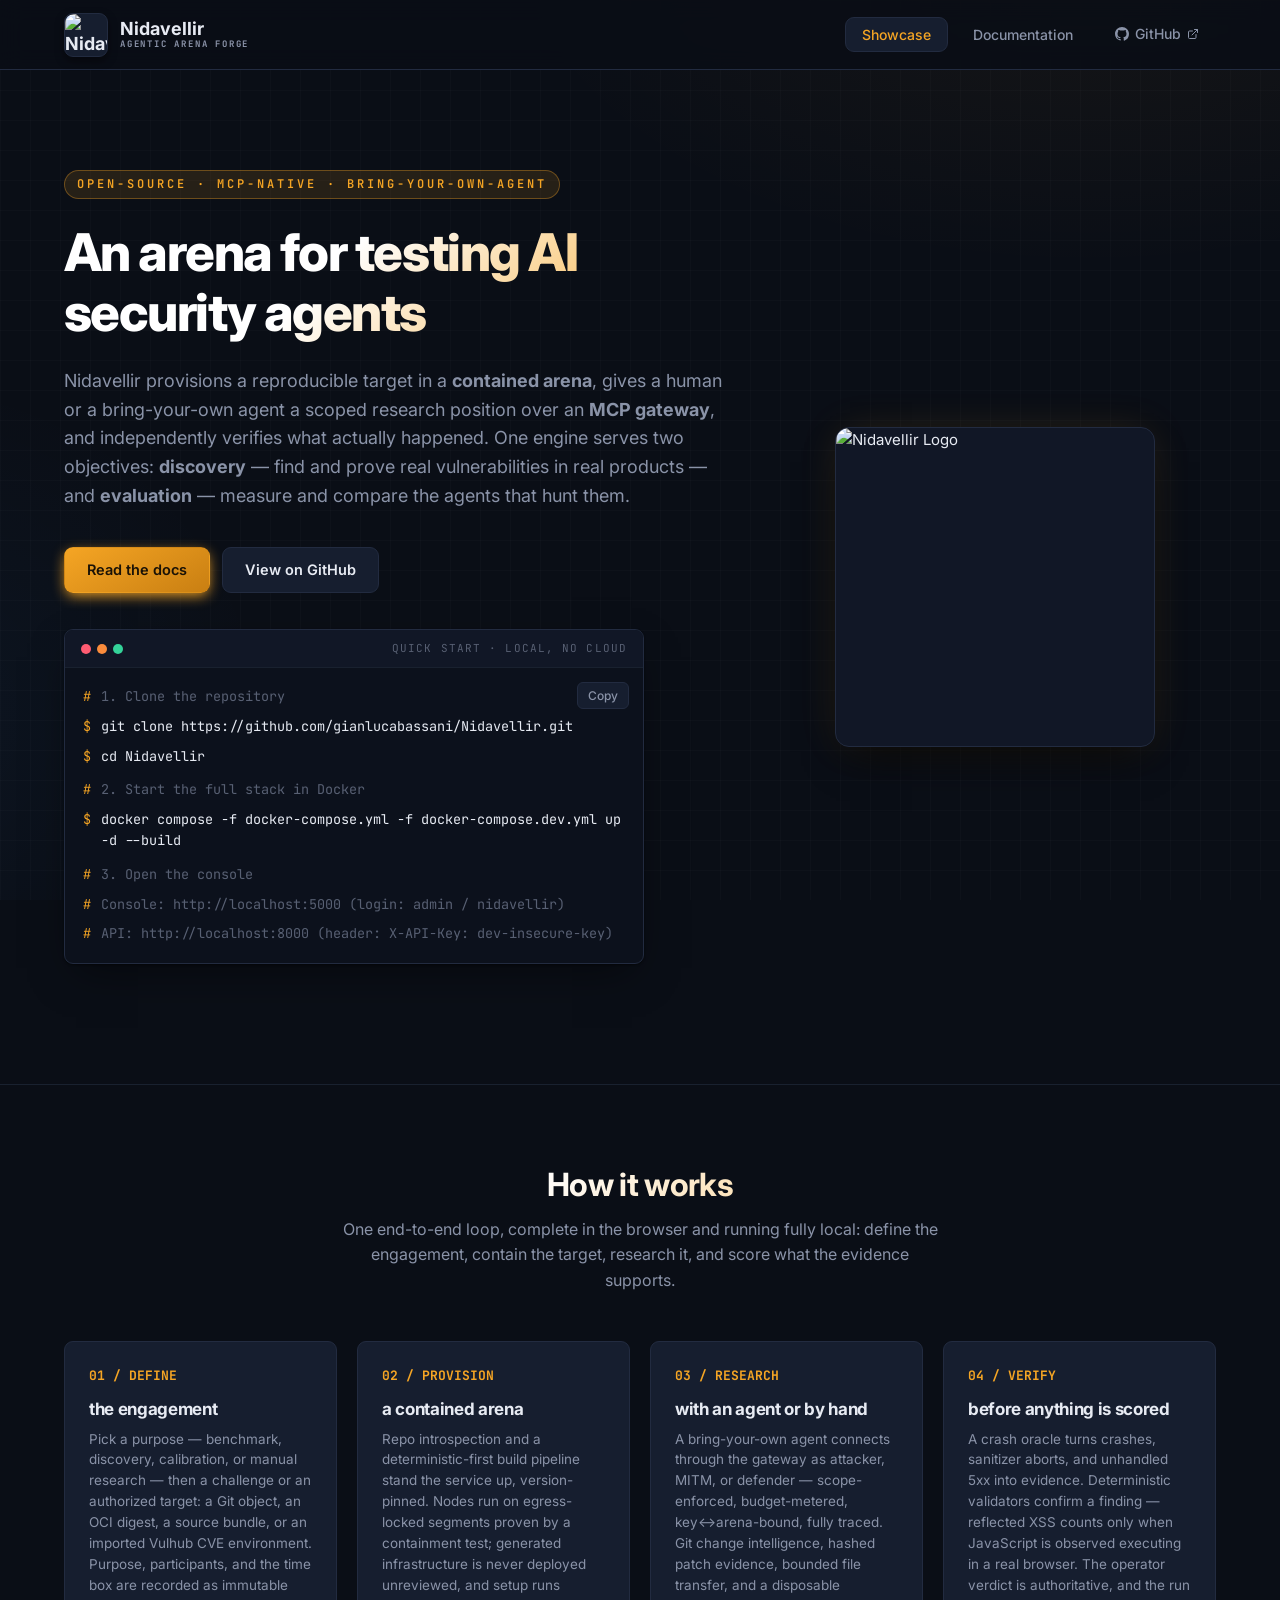
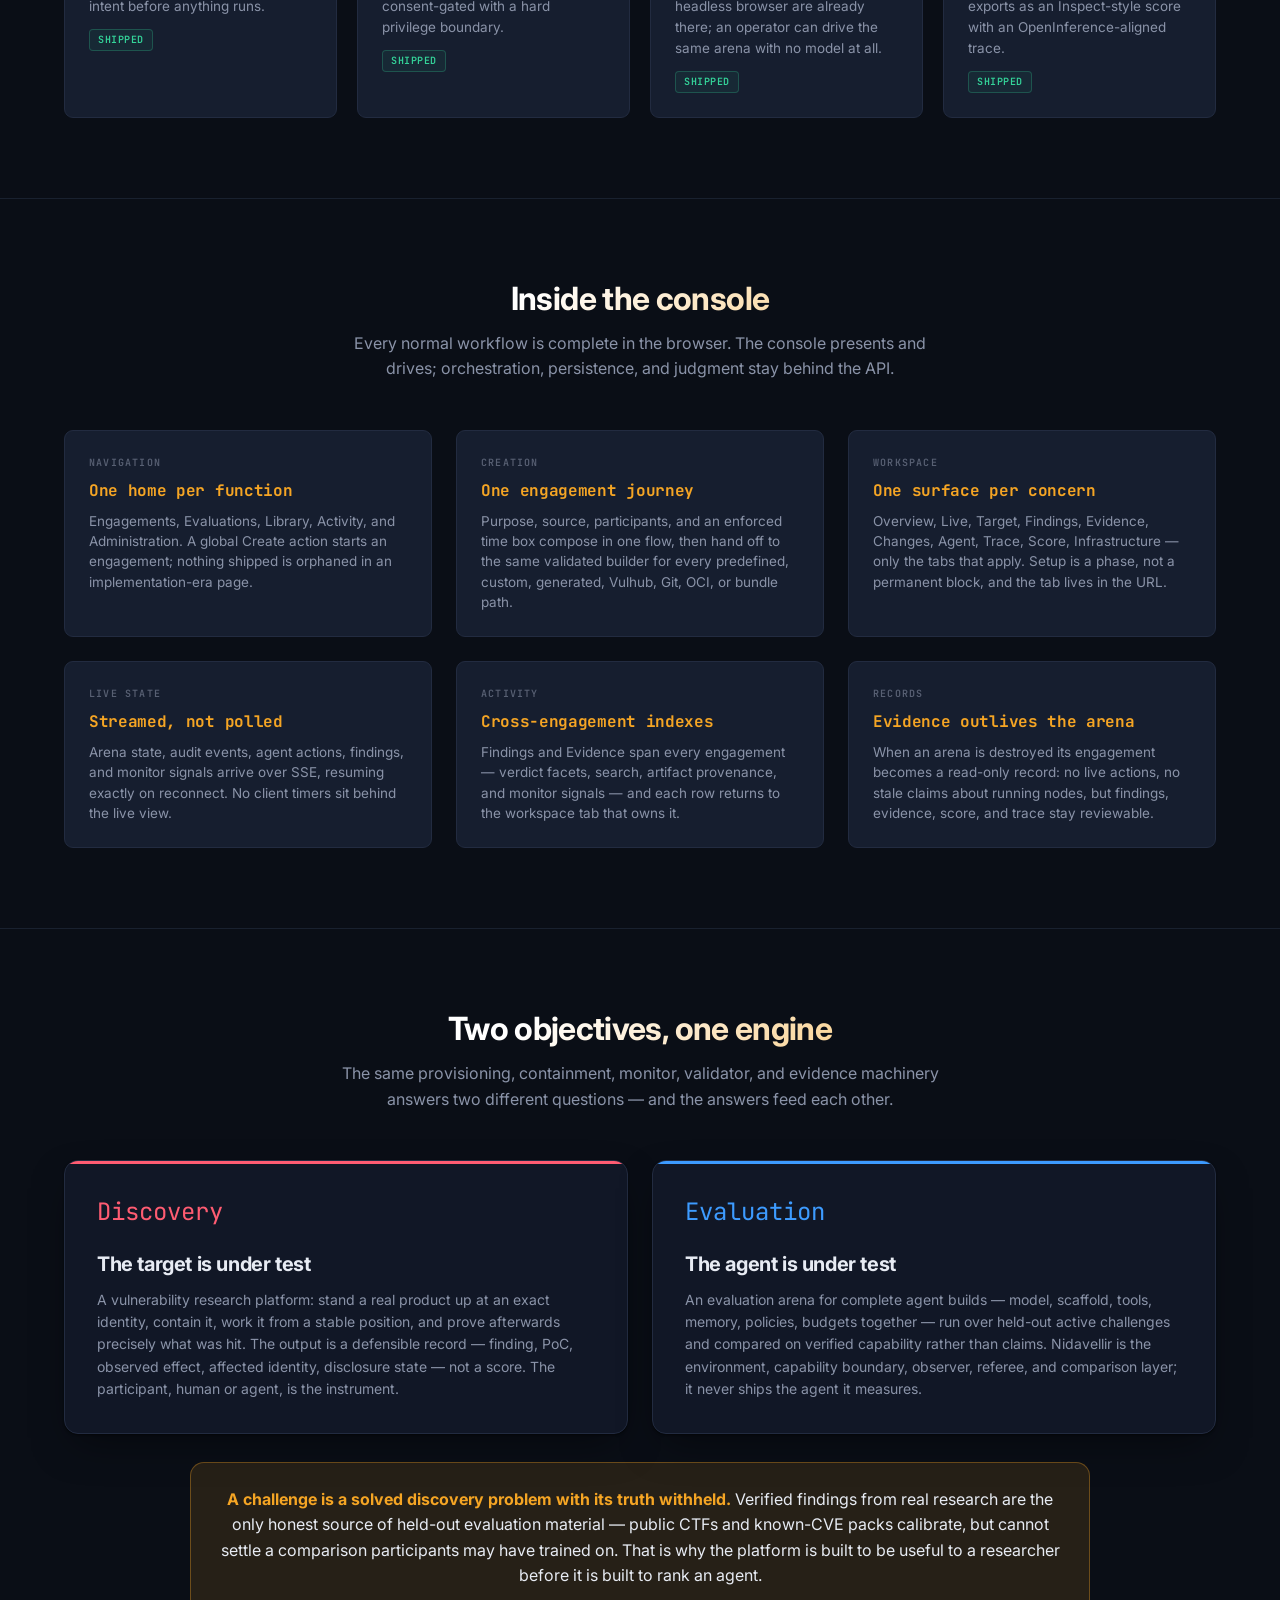
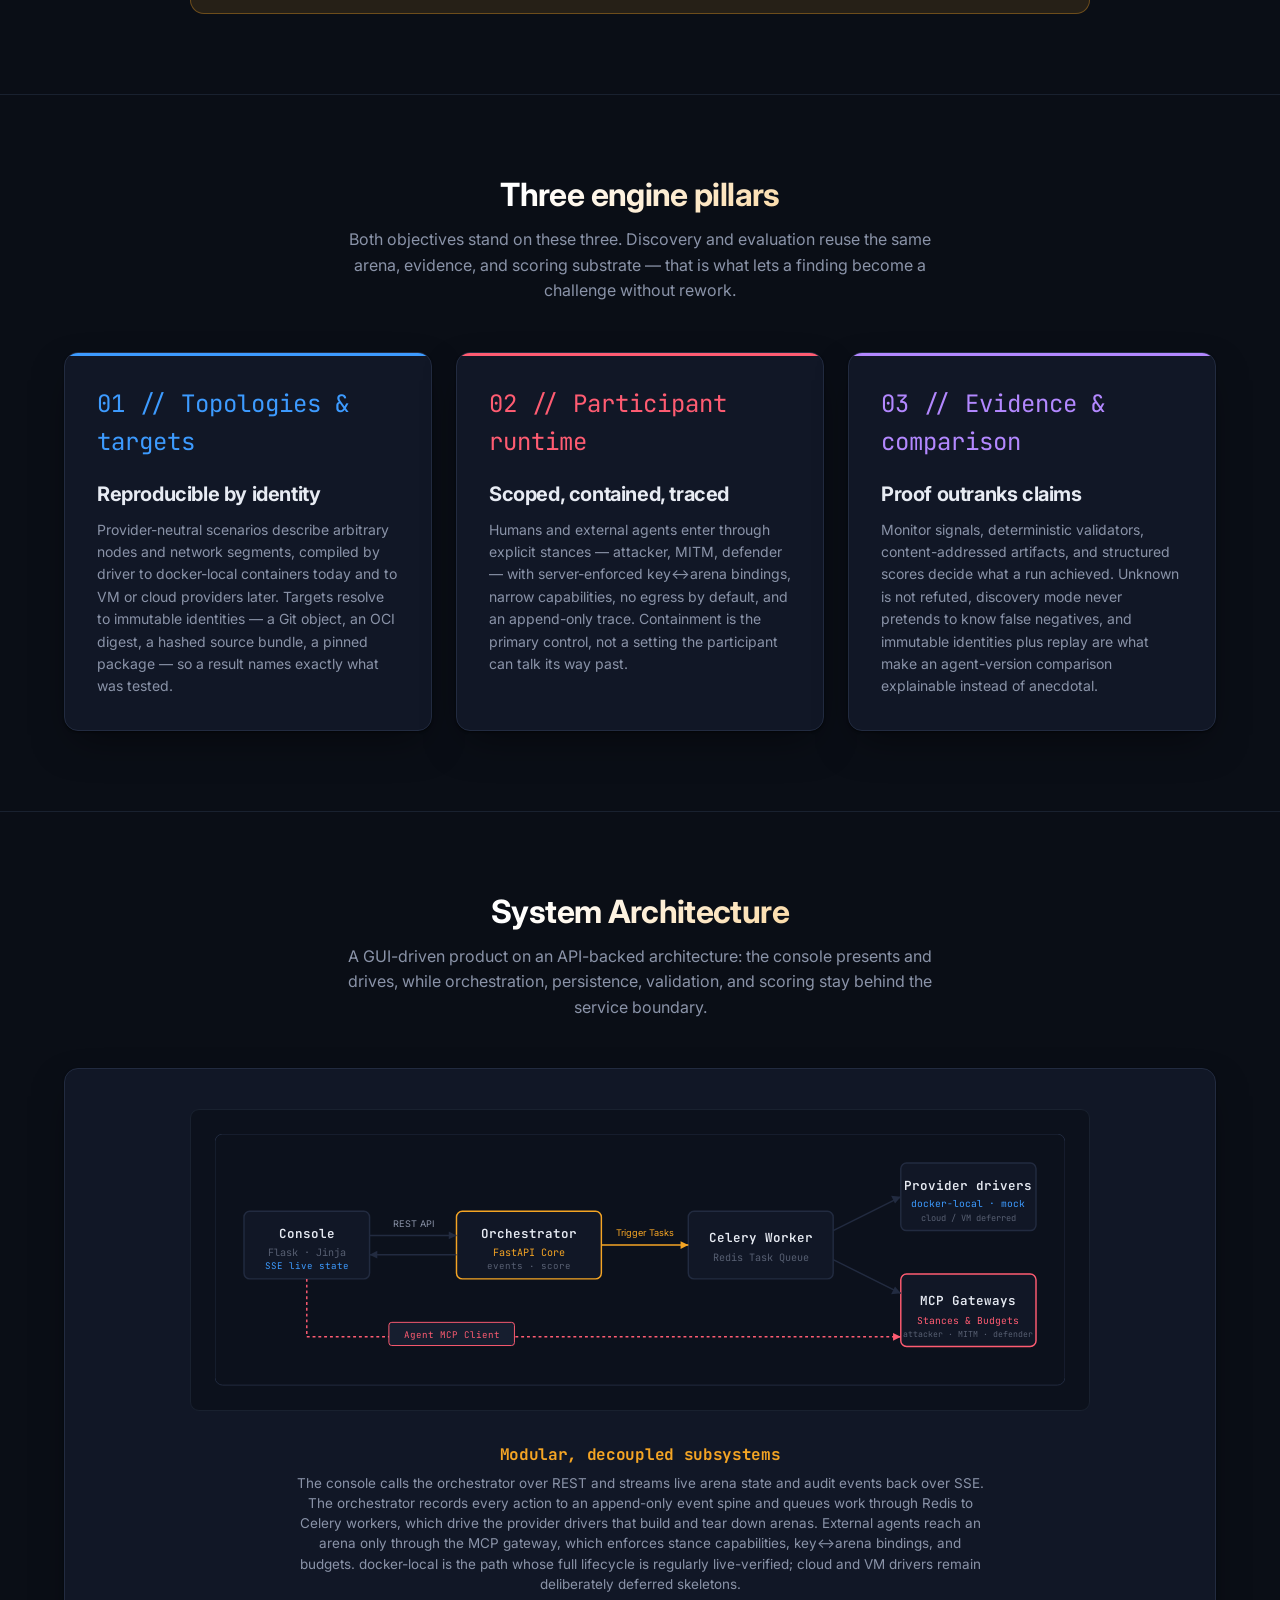
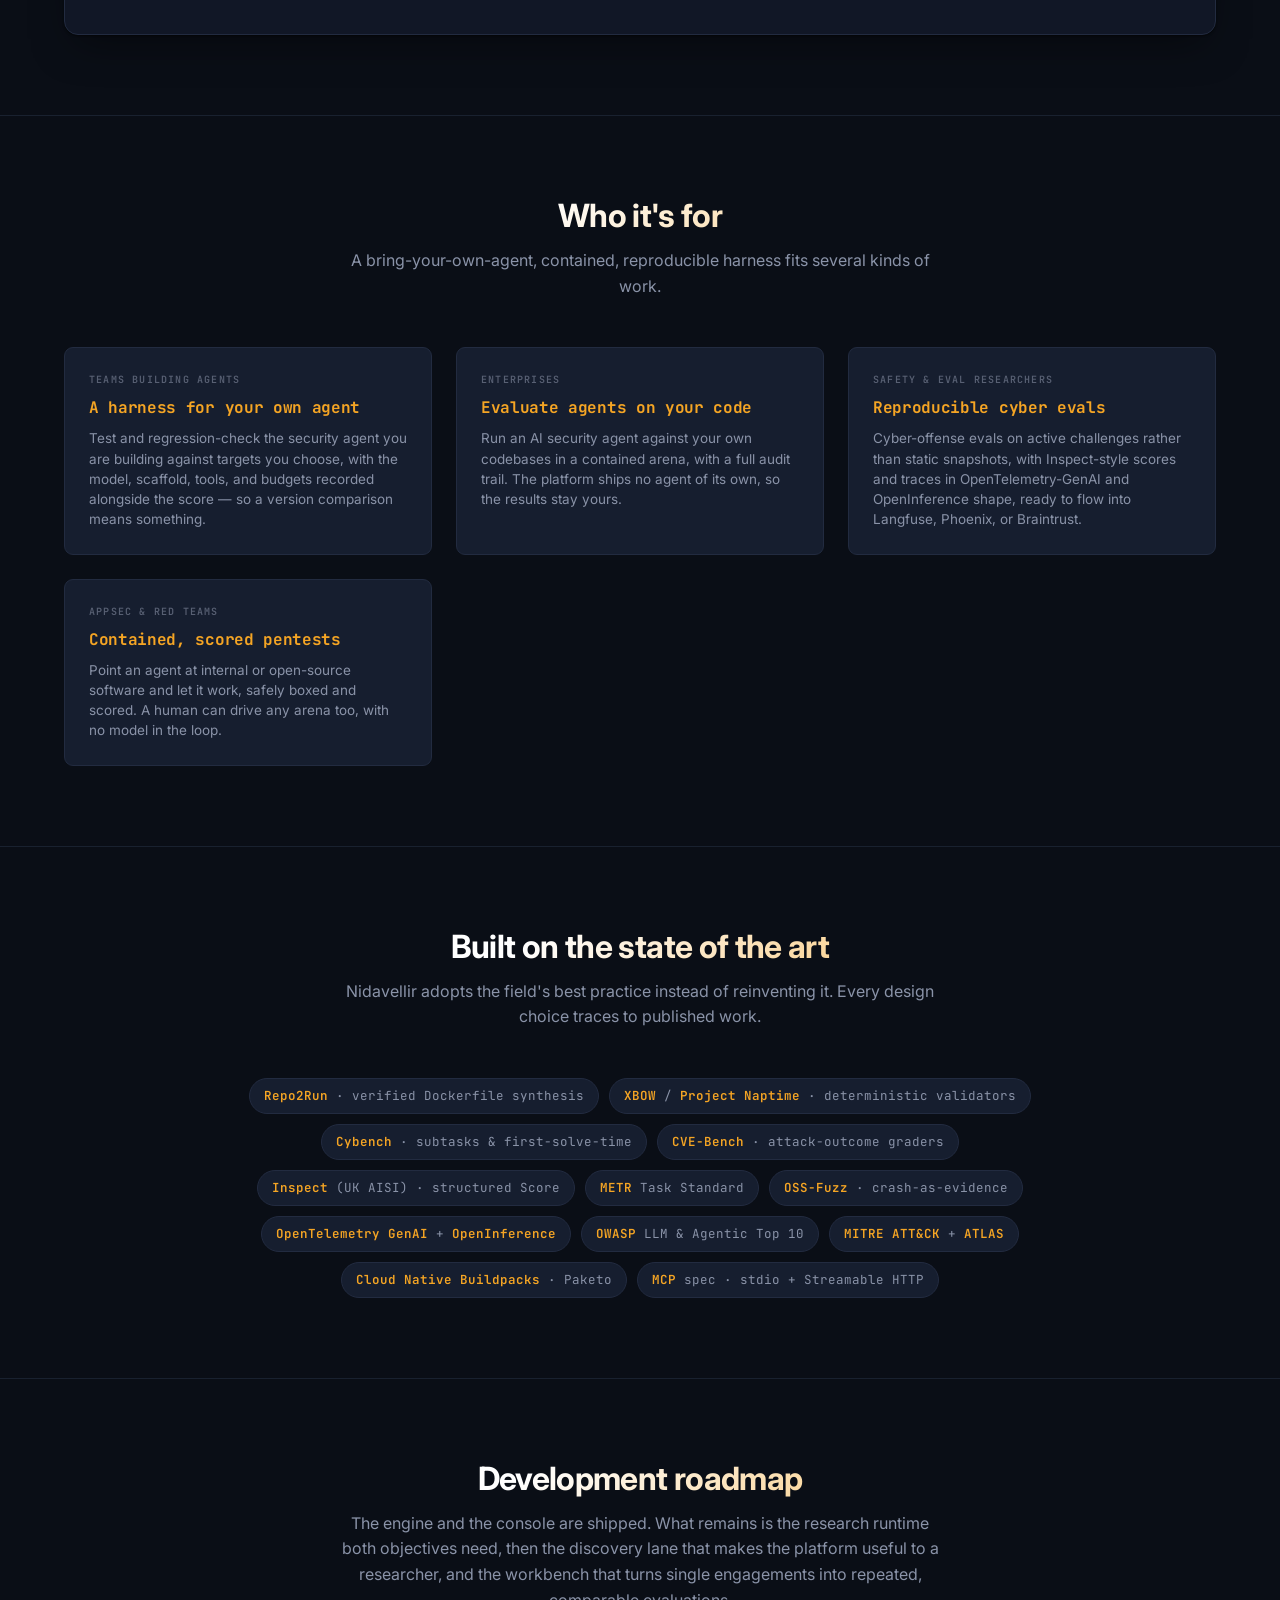
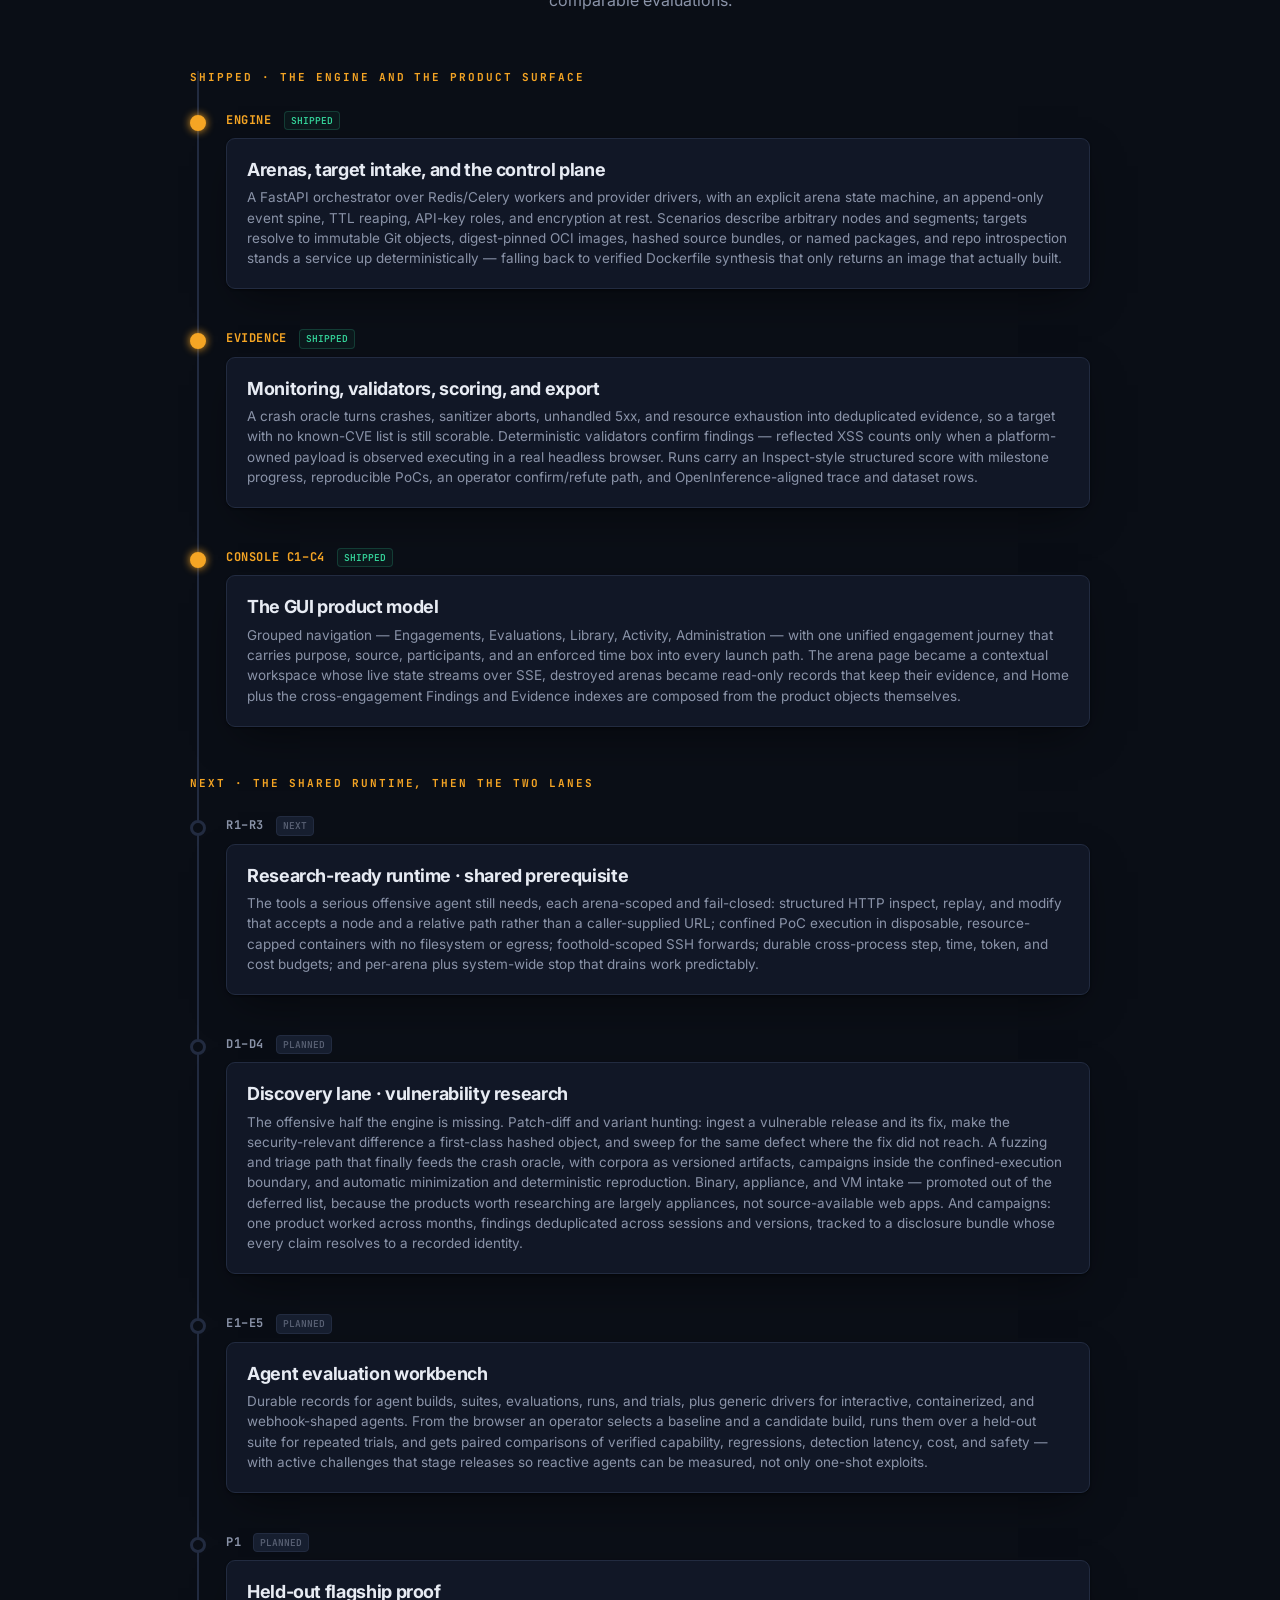
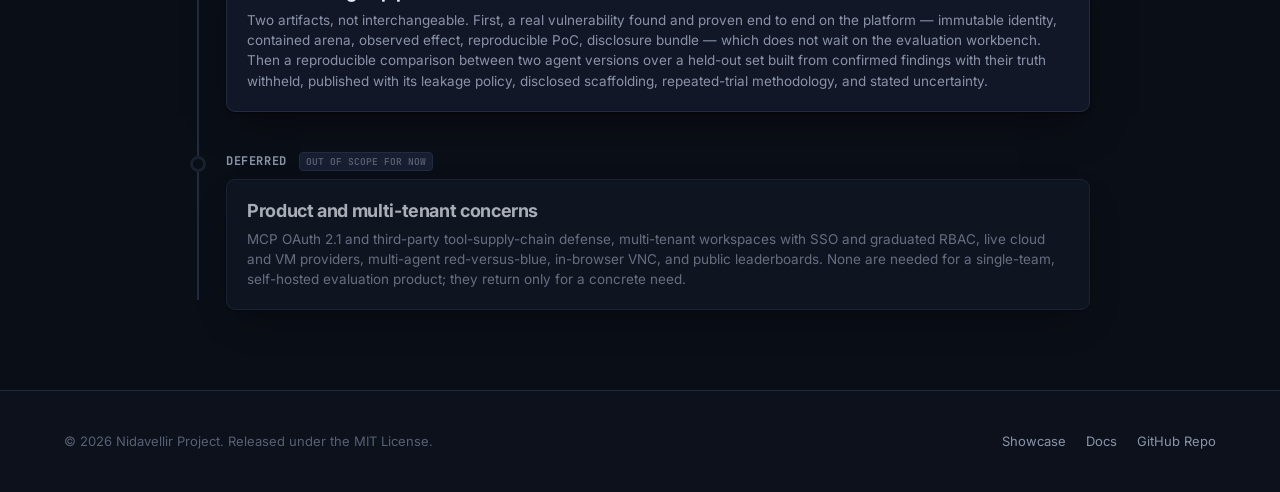
==== commit 486f2de6: "improved roadmap" ====
--- a/docs/index.html
+++ b/docs/index.html
@@ -9,21 +9,21 @@
   <link rel="icon" type="image/png" href="assets/anvil_logo.png">
   
   <!-- SEO Meta Tags -->
-  <meta name="description" content="The GUI-driven, bring-your-own-agent cyber evaluation arena. Provision a reproducible target, give a human or agent a contained research position, verify the evidence independently, and turn the session into a scored, replayable result.">
+  <meta name="description" content="One engine, two objectives: discovery — find and prove real vulnerabilities with reproducible setup and evidence-grade proof — and evaluation — measure and compare the bring-your-own agents that hunt them, on held-out challenges.">
   <meta name="keywords" content="cybersecurity, cyber range, AI agent evaluation, agent benchmark, MCP gateway, pentesting, security research, FastAPI, Celery, Docker">
 
   <!-- Open Graph / Facebook Link Previews -->
   <meta property="og:type" content="website">
   <meta property="og:url" content="https://gianlucabassani.github.io/Nidavellir/">
   <meta property="og:title" content="Nidavellir · Agentic Arena Forge">
-  <meta property="og:description" content="The GUI-driven, bring-your-own-agent cyber evaluation arena. Provision a reproducible target, give a human or agent a contained research position, verify the evidence independently, and turn the session into a scored, replayable result.">
+  <meta property="og:description" content="One engine, two objectives: discovery — find and prove real vulnerabilities with reproducible setup and evidence-grade proof — and evaluation — measure and compare the bring-your-own agents that hunt them, on held-out challenges.">
   <meta property="og:image" content="https://gianlucabassani.github.io/Nidavellir/assets/anvil_logo.png">
 
   <!-- Twitter Link Previews -->
   <meta name="twitter:card" content="summary_large_image">
   <meta name="twitter:url" content="https://gianlucabassani.github.io/Nidavellir/">
   <meta name="twitter:title" content="Nidavellir · Agentic Arena Forge">
-  <meta name="twitter:description" content="The GUI-driven, bring-your-own-agent cyber evaluation arena. Provision a reproducible target, give a human or agent a contained research position, verify the evidence independently, and turn the session into a scored, replayable result.">
+  <meta name="twitter:description" content="One engine, two objectives: discovery — find and prove real vulnerabilities with reproducible setup and evidence-grade proof — and evaluation — measure and compare the bring-your-own agents that hunt them, on held-out challenges.">
   <meta name="twitter:image" content="https://gianlucabassani.github.io/Nidavellir/assets/anvil_logo.png">
   
   <!-- Web Fonts -->
@@ -1394,8 +1394,9 @@
             <p class="hero-desc">
               Nidavellir provisions a reproducible target in a <strong>contained arena</strong>, gives a
               human or a bring-your-own agent a scoped research position over an <strong>MCP gateway</strong>,
-              and independently verifies what actually happened. Every engagement ends as a scored,
-              replayable, auditable record. The AI is the system under test — the arena is the referee.
+              and independently verifies what actually happened. One engine serves two objectives:
+              <strong>discovery</strong> — find and prove real vulnerabilities in real products — and
+              <strong>evaluation</strong> — measure and compare the agents that hunt them.
             </p>
 
             <div class="hero-cta">
@@ -1541,12 +1542,54 @@
         </div>
       </section>
 
+      <!-- TWO OBJECTIVES -->
+      <section class="showcase-section" id="objectives">
+        <div class="container">
+          <div class="section-head">
+            <h2>Two objectives, one engine</h2>
+            <p>The same provisioning, containment, monitor, validator, and evidence machinery answers two different questions — and the answers feed each other.</p>
+          </div>
+
+          <div class="pillars-grid" style="grid-template-columns:repeat(2,1fr)">
+            <div class="pillar-card attacker">
+              <div class="pillar-icon" style="color:var(--attacker);">Discovery</div>
+              <h3>The target is under test</h3>
+              <p>
+                A vulnerability research platform: stand a real product up at an exact identity, contain it,
+                work it from a stable position, and prove afterwards precisely what was hit. The output is a
+                defensible record — finding, PoC, observed effect, affected identity, disclosure state —
+                not a score. The participant, human or agent, is the instrument.
+              </p>
+            </div>
+
+            <div class="pillar-card defender">
+              <div class="pillar-icon" style="color:var(--defender);">Evaluation</div>
+              <h3>The agent is under test</h3>
+              <p>
+                An evaluation arena for complete agent builds — model, scaffold, tools, memory, policies,
+                budgets together — run over held-out active challenges and compared on verified capability
+                rather than claims. Nidavellir is the environment, capability boundary, observer, referee,
+                and comparison layer; it never ships the agent it measures.
+              </p>
+            </div>
+          </div>
+
+          <div class="callout" style="margin-top:28px">
+            <strong>A challenge is a solved discovery problem with its truth withheld.</strong>
+            Verified findings from real research are the only honest source of held-out evaluation
+            material — public CTFs and known-CVE packs calibrate, but cannot settle a comparison
+            participants may have trained on. That is why the platform is built to be useful to a
+            researcher before it is built to rank an agent.
+          </div>
+        </div>
+      </section>
+
       <!-- THREE PILLARS -->
       <section class="showcase-section" id="pillars">
         <div class="container">
           <div class="section-head">
             <h2>Three engine pillars</h2>
-            <p>Everything above the engine — engagements today, repeated evaluations next — reuses the same arena, evidence, and scoring substrate.</p>
+            <p>Both objectives stand on these three. Discovery and evaluation reuse the same arena, evidence, and scoring substrate — that is what lets a finding become a challenge without rework.</p>
           </div>
 
           <div class="pillars-grid">
@@ -1739,7 +1782,7 @@
         <div class="container">
           <div class="section-head">
             <h2>Development roadmap</h2>
-            <p>The engine and the console are shipped. What remains is the research runtime that completes an agent-grade arena, then the workbench that turns single engagements into repeated, comparable evaluations.</p>
+            <p>The engine and the console are shipped. What remains is the research runtime both objectives need, then the discovery lane that makes the platform useful to a researcher, and the workbench that turns single engagements into repeated, comparable evaluations.</p>
           </div>
 
           <div class="roadmap-timeline">
@@ -1781,7 +1824,7 @@
               </div>
             </div>
 
-            <div class="roadmap-horizon second">Next · agent-grade research, then comparable evaluation</div>
+            <div class="roadmap-horizon second">Next · the shared runtime, then the two lanes</div>
 
             <div class="roadmap-item">
               <div class="roadmap-badge"></div>
@@ -1790,8 +1833,20 @@
                 <span class="roadmap-status">Next</span>
               </div>
               <div class="roadmap-content">
-                <h3>Research-ready runtime</h3>
+                <h3>Research-ready runtime · shared prerequisite</h3>
                 <p>The tools a serious offensive agent still needs, each arena-scoped and fail-closed: structured HTTP inspect, replay, and modify that accepts a node and a relative path rather than a caller-supplied URL; confined PoC execution in disposable, resource-capped containers with no filesystem or egress; foothold-scoped SSH forwards; durable cross-process step, time, token, and cost budgets; and per-arena plus system-wide stop that drains work predictably.</p>
+              </div>
+            </div>
+
+            <div class="roadmap-item">
+              <div class="roadmap-badge"></div>
+              <div class="roadmap-meta">
+                <span class="roadmap-phase">D1–D4</span>
+                <span class="roadmap-status">Planned</span>
+              </div>
+              <div class="roadmap-content">
+                <h3>Discovery lane · vulnerability research</h3>
+                <p>The offensive half the engine is missing. Patch-diff and variant hunting: ingest a vulnerable release and its fix, make the security-relevant difference a first-class hashed object, and sweep for the same defect where the fix did not reach. A fuzzing and triage path that finally feeds the crash oracle, with corpora as versioned artifacts, campaigns inside the confined-execution boundary, and automatic minimization and deterministic reproduction. Binary, appliance, and VM intake — promoted out of the deferred list, because the products worth researching are largely appliances, not source-available web apps. And campaigns: one product worked across months, findings deduplicated across sessions and versions, tracked to a disclosure bundle whose every claim resolves to a recorded identity.</p>
               </div>
             </div>
 
@@ -1815,7 +1870,7 @@
               </div>
               <div class="roadmap-content">
                 <h3>Held-out flagship proof</h3>
-                <p>A private, held-out challenge set — public labs are calibration only — with a published leakage policy, disclosed scaffolding, repeated-trial methodology, and stated uncertainty. The artifact to publish is a reproducible comparison between two agent versions, not a single successful exploit.</p>
+                <p>Two artifacts, not interchangeable. First, a real vulnerability found and proven end to end on the platform — immutable identity, contained arena, observed effect, reproducible PoC, disclosure bundle — which does not wait on the evaluation workbench. Then a reproducible comparison between two agent versions over a held-out set built from confirmed findings with their truth withheld, published with its leakage policy, disclosed scaffolding, repeated-trial methodology, and stated uncertainty.</p>
               </div>
             </div>
 
